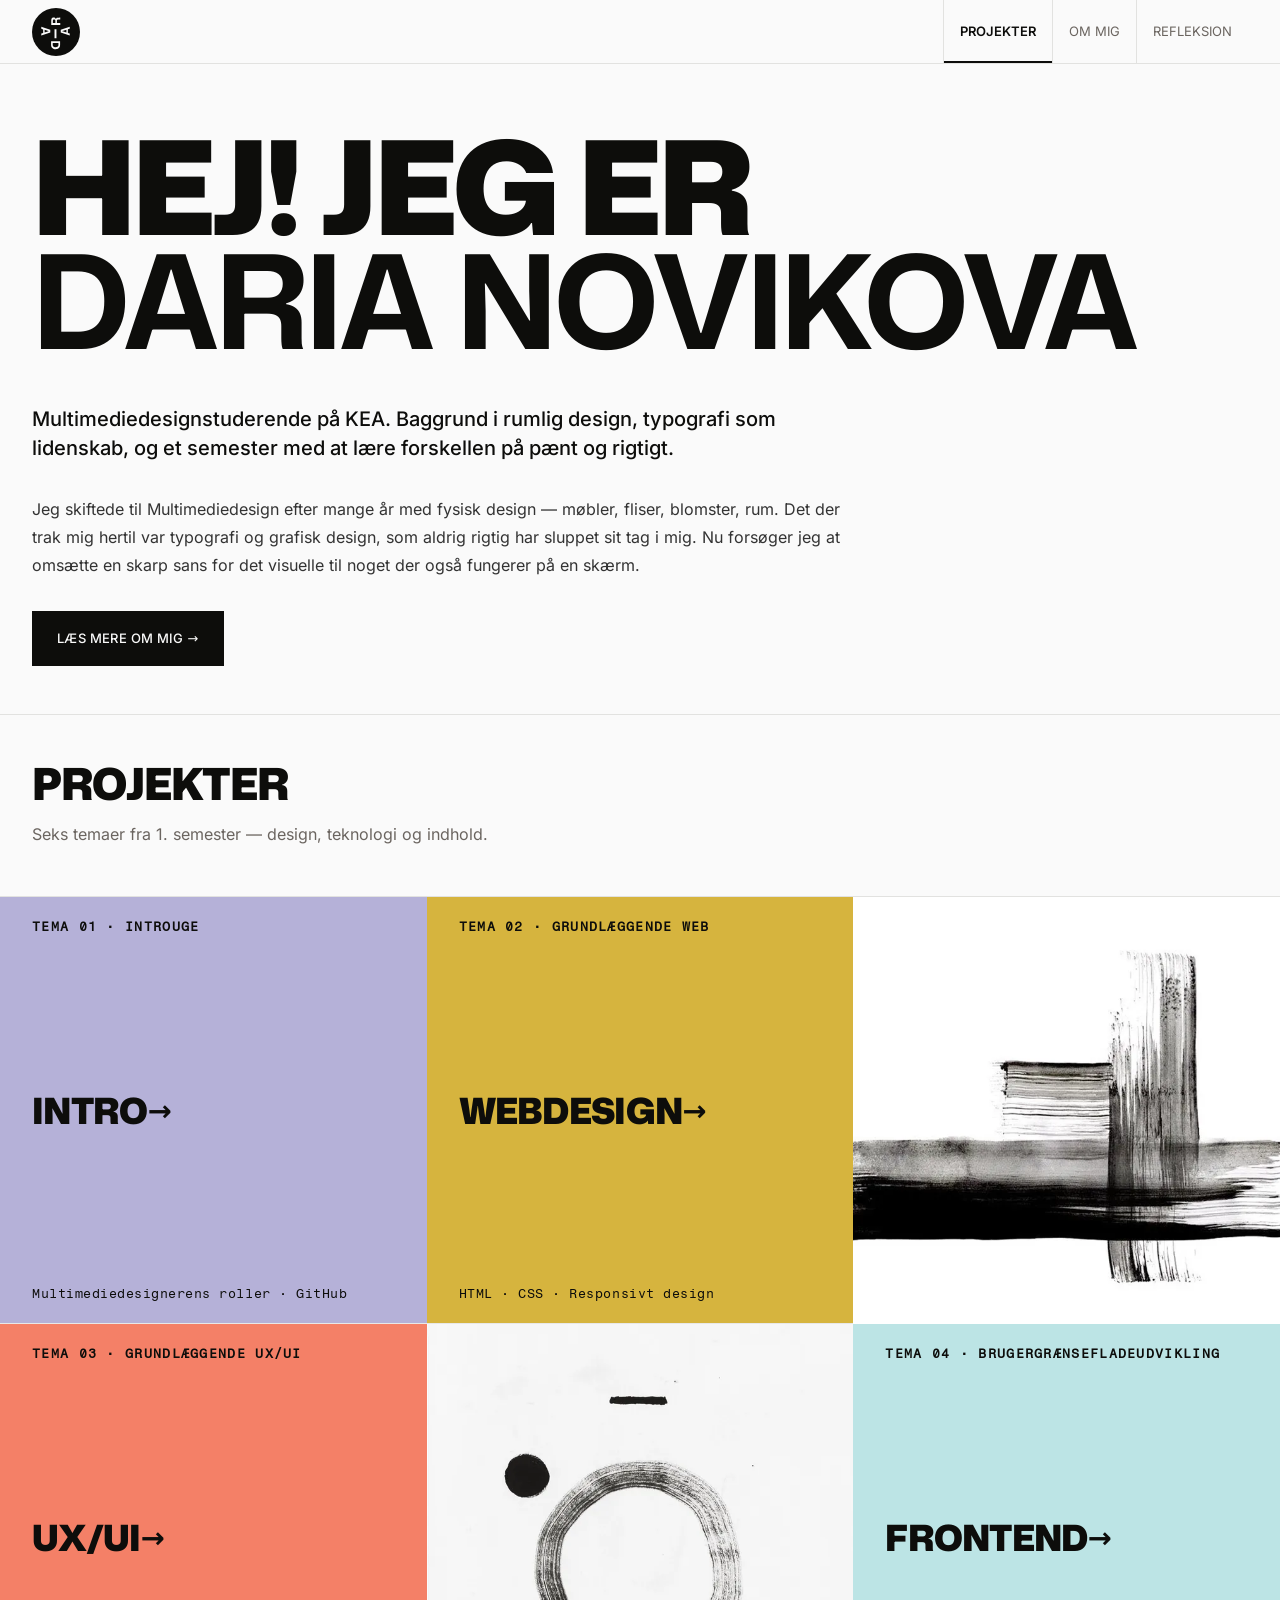
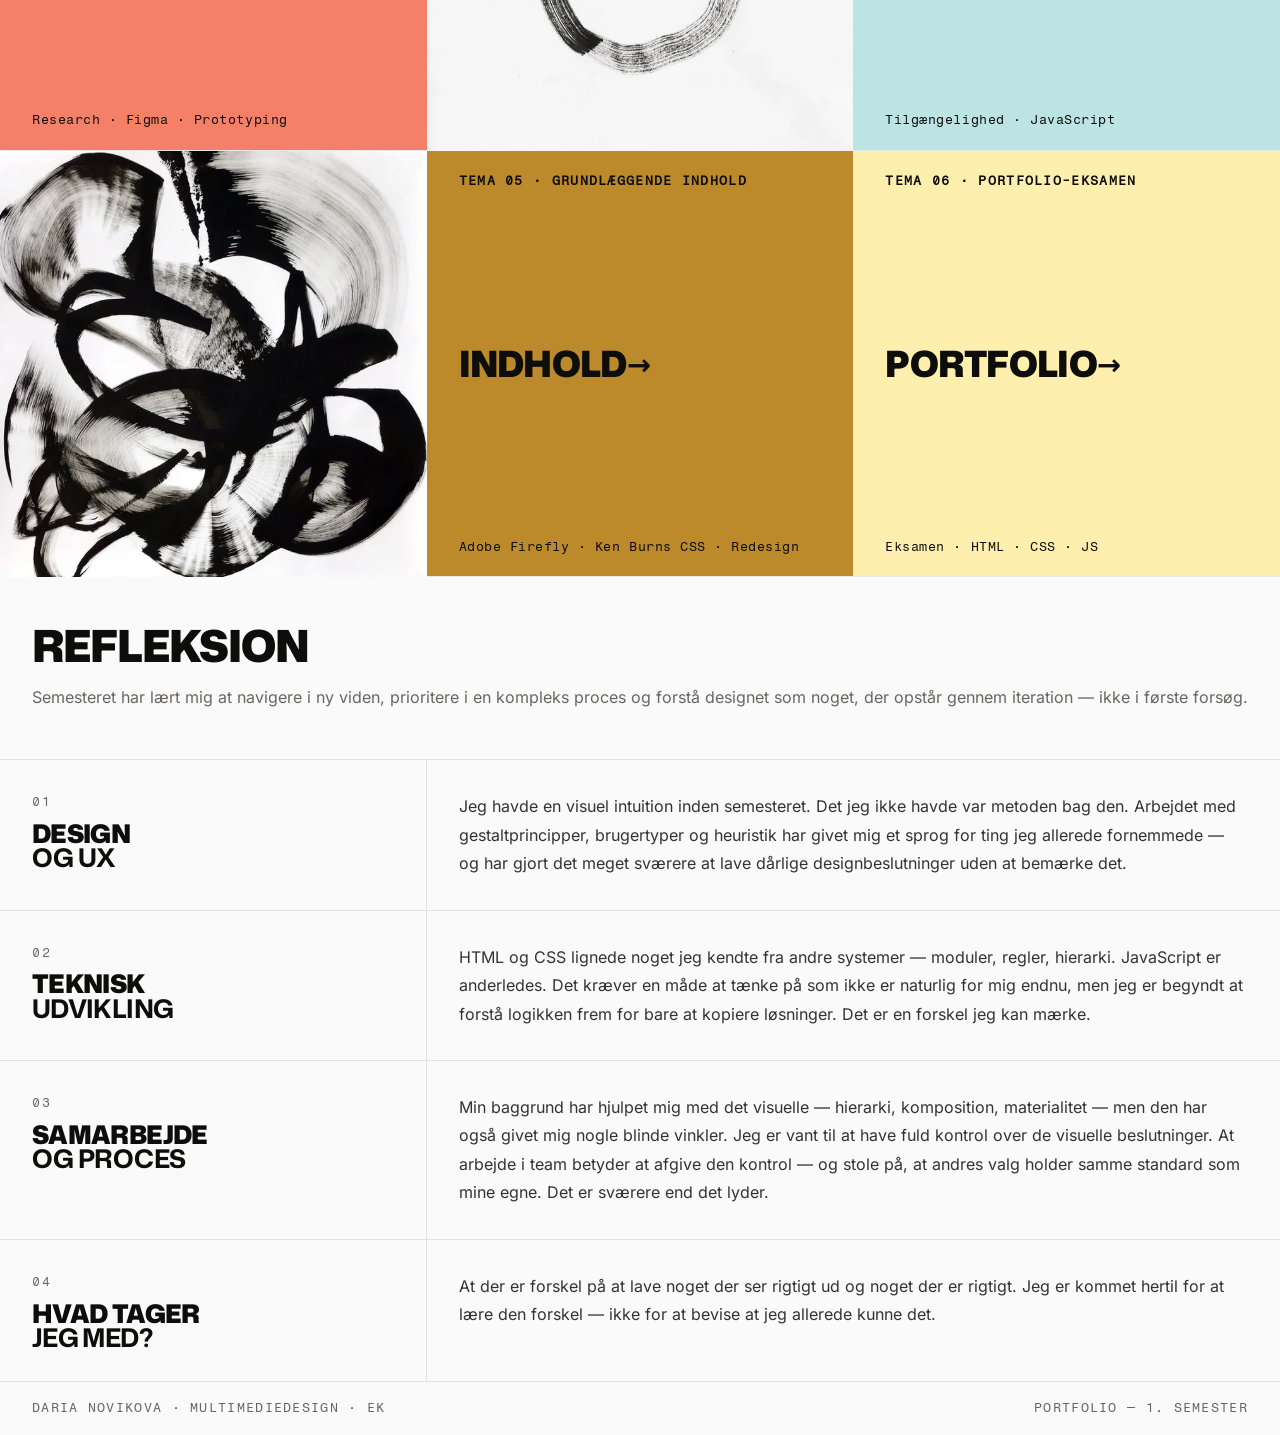
==== index.html @ 739fcbdf "tipografi mobile" ====
<!doctype html>
<html lang="da">
  <head>
    <meta charset="UTF-8" />
    <meta name="viewport" content="width=device-width, initial-scale=1.0" />
    <meta name="description" content="Portfolio - 1. semester Multimediedesign, EK. Projekter, proces og læring." />

    <!-- SVG favicon (modern browsers — auto dark/light via media query) -->
    <link rel="icon" type="image/x-icon" href="img/favicons/favicon-dark.ico" />
    <link rel="icon" type="image/svg+xml" href="img/favicons/favicon-dark.svg" media="(prefers-color-scheme: light)" />
    <link rel="icon" type="image/svg+xml" href="img/favicons/favicon-light.svg" media="(prefers-color-scheme: dark)" />

    <!-- PNG fallbacks -->
    <link rel="icon" type="image/png" sizes="32x32" href="img/favicons/favicon-dark-32x32.png" />
    <link rel="icon" type="image/png" sizes="16x16" href="img/favicons/favicon-dark-16x16.png" />

    <!-- Apple Touch Icon (iOS home screen, 180px) -->
    <link rel="apple-touch-icon" sizes="180x180" href="img/favicons/apple-touch-icon-dark.png" />

    <!-- Android / PWA -->
    <link rel="icon" type="image/png" sizes="192x192" href="img/favicons/favicon-dark-192x192.png" />
    <link rel="icon" type="image/png" sizes="512x512" href="img/favicons/favicon-dark-512x512.png" />

    <title>Daria Novikova — Portfolio — Multimediedesign KEA</title>

    <!-- Preload critical fonts -->
    <link rel="preload" href="fonts/mona-sans-v4-latin-900.woff2" as="font" type="font/woff2" crossorigin="anonymous" />
    <link rel="preload" href="fonts/inter-v20-latin-regular.woff2" as="font" type="font/woff2" crossorigin="anonymous" />
    <link rel="stylesheet" href="css/style.css" />
    <link rel="stylesheet" href="css/index.css" />
  </head>

  <body>
    <!-- Navigation -->
    <nav class="top-nav" aria-label="Sidenavigation">
      <a href="index.html" class="nav-logo" aria-label="Gå til forside">
        <span class="nav-logo-default" aria-hidden="true">
          <svg width="48" height="48" viewBox="0 0 85.46 85.46" xmlns="http://www.w3.org/2000/svg">
            <circle cx="42.73" cy="42.73" r="42.73" fill="#0d0d0b" />
            <path
              d="M33.98,59.08h16.02v6.83c0,1.58-.33,2.92-1,4.02s-1.6,1.93-2.8,2.5c-1.2.57-2.61.86-4.22.86-1.19,0-2.27-.16-3.26-.48s-1.83-.8-2.54-1.43-1.25-1.4-1.63-2.32c-.38-.92-.57-1.97-.57-3.15v-6.83ZM36.9,62.5v2.83c0,.64.09,1.24.26,1.78s.46,1.01.86,1.41.92.7,1.58.92,1.47.33,2.44.33c1.26,0,2.26-.19,2.99-.56.73-.37,1.26-.89,1.58-1.56.32-.67.48-1.44.48-2.32v-2.83h-10.2Z"
              fill="#fafafa"
            />
            <path d="M21.73,35.25l-5.18-1.72v3.56l3.3,1.02v6.35l-3.3,1.02v3.56l16.02-5.31v-4.88l-10.84-3.6ZM29.98,41.38l-2.07.59-5.42,1.67v-4.71l5.42,1.68,2.07.61v.16Z" fill="#fafafa" />
            <path
              d="M44.59,21.53c.16-.36.4-.6.71-.74.31-.14.69-.21,1.14-.21h2.05c.38,0,.73-.02,1.05-.05.32-.04.58-.1.77-.19v-3.45c-.31.13-.62.21-.92.23-.31.02-.61.03-.9.03h-2.64c-.6,0-1.11.09-1.53.27-.42.17-.76.45-1.03.84-.27.39-.46.89-.56,1.51h-.13c-.25-.91-.72-1.63-1.4-2.16-.68-.52-1.52-.79-2.51-.79-.59,0-1.12.08-1.59.24-.47.17-.88.4-1.23.7-.35.3-.64.66-.88,1.1-.23.43-.41.91-.52,1.46-.12.54-.18,1.14-.18,1.8v8.15h16.02v-3.43h-5.98v-3.8c0-.66.09-1.16.26-1.51ZM37.13,26.84v-3.93c0-.38.04-.73.12-1.03.08-.31.21-.58.38-.82.18-.23.4-.41.67-.53.27-.13.61-.19,1.02-.19.66,0,1.21.2,1.65.59.44.4.66,1.06.66,1.98v3.93h-4.5Z"
              fill="#fafafa"
            />
            <path d="M40.09,53.85v-16.02h3.43v16.02h-3.43Z" fill="#fafafa" />
            <path d="M67.17,37.01v-3.56l-16.02,5.31v4.88l16.02,5.32v-3.56l-3.3-1.02v-6.35l3.3-1.02ZM61.24,43.56l-5.43-1.68-2.07-.61v-.16l2.07-.59,5.43-1.68v4.72Z" fill="#fafafa" />
          </svg>
        </span>
        <span class="nav-logo-hover" aria-hidden="true">
          <svg width="48" height="48" viewBox="0 0 85.46 85.46" xmlns="http://www.w3.org/2000/svg">
            <circle cx="42.73" cy="42.73" r="42.73" fill="#ffefae" />
            <path
              d="M33.98,59.08h16.02v6.83c0,1.58-.33,2.92-1,4.02s-1.6,1.93-2.8,2.5c-1.2.57-2.61.86-4.22.86-1.19,0-2.27-.16-3.26-.48s-1.83-.8-2.54-1.43-1.25-1.4-1.63-2.32c-.38-.92-.57-1.97-.57-3.15v-6.83ZM36.9,62.5v2.83c0,.64.09,1.24.26,1.78s.46,1.01.86,1.41.92.7,1.58.92,1.47.33,2.44.33c1.26,0,2.26-.19,2.99-.56.73-.37,1.26-.89,1.58-1.56.32-.67.48-1.44.48-2.32v-2.83h-10.2Z"
              fill="#0d0d0b"
            />
            <path d="M21.73,35.25l-5.18-1.72v3.56l3.3,1.02v6.35l-3.3,1.02v3.56l16.02-5.31v-4.88l-10.84-3.6ZM29.98,41.38l-2.07.59-5.42,1.67v-4.71l5.42,1.68,2.07.61v.16Z" fill="#0d0d0b" />
            <path
              d="M44.59,21.53c.16-.36.4-.6.71-.74.31-.14.69-.21,1.14-.21h2.05c.38,0,.73-.02,1.05-.05.32-.04.58-.1.77-.19v-3.45c-.31.13-.62.21-.92.23-.31.02-.61.03-.9.03h-2.64c-.6,0-1.11.09-1.53.27-.42.17-.76.45-1.03.84-.27.39-.46.89-.56,1.51h-.13c-.25-.91-.72-1.63-1.4-2.16-.68-.52-1.52-.79-2.51-.79-.59,0-1.12.08-1.59.24-.47.17-.88.4-1.23.7-.35.3-.64.66-.88,1.1-.23.43-.41.91-.52,1.46-.12.54-.18,1.14-.18,1.8v8.15h16.02v-3.43h-5.98v-3.8c0-.66.09-1.16.26-1.51ZM37.13,26.84v-3.93c0-.38.04-.73.12-1.03.08-.31.21-.58.38-.82.18-.23.4-.41.67-.53.27-.13.61-.19,1.02-.19.66,0,1.21.2,1.65.59.44.4.66,1.06.66,1.98v3.93h-4.5Z"
              fill="#0d0d0b"
            />
            <path d="M40.09,53.85v-16.02h3.43v16.02h-3.43Z" fill="#0d0d0b" />
            <path d="M67.17,37.01v-3.56l-16.02,5.31v4.88l16.02,5.32v-3.56l-3.3-1.02v-6.35l3.3-1.02ZM61.24,43.56l-5.43-1.68-2.07-.61v-.16l2.07-.59,5.43-1.68v4.72Z" fill="#0d0d0b" />
          </svg>
        </span>
      </a>
      <ul class="nav-links">
        <li><a href="index.html#projekter" class="aktiv" aria-current="page">Projekter</a></li>
        <li><a href="om-mig.html">Om mig</a></li>
        <li><a href="index.html#refleksion">Refleksion</a></li>
      </ul>
      <button type="button" class="burger-knap" aria-label="Åbn menu" aria-expanded="false" aria-controls="mobil-menu">
        <span></span>
        <span></span>
        <span></span>
      </button>
    </nav>

    <!-- Mobil menu -->
    <ul class="mobil-menu" id="mobil-menu">
      <li><a href="index.html#projekter" class="aktiv" aria-current="page">Projekter</a></li>
      <li><a href="om-mig.html">Om mig</a></li>
      <li><a href="index.html#refleksion">Refleksion</a></li>
    </ul>

    <!-- Header -->
    <header class="hero">
      <div class="hero-row hero-row-navn">
        <h1 class="hero-titel">Hej! Jeg er <em>Daria Novikova</em></h1>
      </div>

      <div class="hero-row hero-row-tagline">
        <p class="hero-tagline">Multimediedesignstuderende på KEA. Baggrund i rumlig design, typografi som lidenskab, og et semester med at lære forskellen på pænt og rigtigt.</p>
      </div>

      <div class="hero-row hero-row-bio">
        <div class="hero-bio-indhold">
          <p class="hero-bio-tekst">
            Jeg skiftede til Multimediedesign efter mange år med fysisk design — møbler, fliser, blomster, rum. Det der trak mig hertil var typografi og grafisk design, som aldrig rigtig har sluppet sit tag i mig. Nu forsøger jeg at omsætte en skarp
            sans for det visuelle til noget der også fungerer på en skærm.
          </p>
          <a href="om-mig.html" class="hero-om-knap">Læs mere om mig →</a>
        </div>
      </div>
    </header>

    <main id="hoved-indhold">
      <!-- Projekter Sektion -->
      <section id="projekter" aria-labelledby="projekter-titel">
        <div class="sek-overskrift-row">
          <h2 class="sek-stor-h" id="projekter-titel">Projekter</h2>
          <p class="ref-intro-tekst">Seks temaer fra 1. semester — design, teknologi og indhold.</p>
        </div>

        <div class="projekt-gitter">
          <!-- Row 1: T01 · T02 · Mono -->
          <!-- T01 -->
          <a href="t1-introuge.html" class="kort moerk">
            <div class="kort-bg" style="background: var(--t1)"></div>
            <div class="kort-enter"><span>→</span></div>
            <div class="kort-indre">
              <div><p class="kort-type">Tema 01 &middot; Introuge</p></div>
              <h3 class="kort-titel"><em>Intro</em><span class="kort-pil"> →</span></h3>
              <p class="kort-meta">Multimediedesignerens roller &middot; GitHub</p>
            </div>
          </a>
          <!-- T02 -->
          <a href="t2-web.html" class="kort moerk">
            <div class="kort-bg" style="background: var(--t2)"></div>
            <div class="kort-enter"><span>→</span></div>
            <div class="kort-indre">
              <div><p class="kort-type">Tema 02 &middot; Grundlæggende web</p></div>
              <h3 class="kort-titel"><em>Webdesign</em><span class="kort-pil"> →</span></h3>
              <p class="kort-meta">HTML &middot; CSS &middot; Responsivt design</p>
            </div>
          </a>
          <!-- Mono -->
          <div class="foto-celle">
            <img src="img/img_index/01.webp" srcset="img/img_index/01-676.webp 676w, img/img_index/01.webp 960w" sizes="(min-width: 900px) 33vw, (min-width: 600px) 50vw, 100vw" width="960" height="960" alt="Gestuel penselstrøg — organisk kontrast til projektkorterne" />
          </div>

          <!-- Row 2: T03 · Mono · T04 -->
          <!-- T03 -->
          <a href="t3-ux.html" class="kort moerk">
            <div class="kort-bg" style="background: var(--t3)"></div>
            <div class="kort-enter"><span>→</span></div>
            <div class="kort-indre">
              <div><p class="kort-type">Tema 03 &middot; Grundlæggende UX/UI</p></div>
              <h3 class="kort-titel"><em>UX/UI</em><span class="kort-pil"> →</span></h3>
              <p class="kort-meta">Research &middot; Figma &middot; Prototyping</p>
            </div>
          </a>
          <!-- Mono -->
          <div class="foto-celle">
            <img src="img/img_index/02.webp" srcset="img/img_index/02-676.webp 676w, img/img_index/02.webp 960w" sizes="(min-width: 900px) 33vw, (min-width: 600px) 50vw, 100vw" width="960" height="960" alt="Cirkulær penselform — organisk kontrast til projektkorterne" />
          </div>
          <!-- T04 -->
          <a href="t4-ui.html" class="kort moerk">
            <div class="kort-bg" style="background: var(--t4)"></div>
            <div class="kort-enter"><span>→</span></div>
            <div class="kort-indre">
              <div><p class="kort-type">Tema 04 &middot; Brugergrænsefladeudvikling</p></div>
              <h3 class="kort-titel"><em>Frontend</em><span class="kort-pil"> →</span></h3>
              <p class="kort-meta">Tilgængelighed &middot; JavaScript</p>
            </div>
          </a>

          <!-- Row 3: Mono · T05 · T06 -->
          <!-- Mono -->
          <div class="foto-celle">
            <img src="img/img_index/03.webp" srcset="img/img_index/03-676.webp 676w, img/img_index/03.webp 960w" sizes="(min-width: 900px) 33vw, (min-width: 600px) 50vw, 100vw" width="960" height="960" alt="Ekspressivt penselstrøg — organisk kontrast til projektkorterne" />
          </div>
          <!-- T05 -->
          <a href="t5-indhold.html" class="kort moerk">
            <div class="kort-bg" style="background: var(--t5)"></div>
            <div class="kort-enter"><span>→</span></div>
            <div class="kort-indre">
              <div><p class="kort-type">Tema 05 &middot; Grundlæggende indhold</p></div>
              <h3 class="kort-titel"><em>Indhold</em><span class="kort-pil"> →</span></h3>
              <p class="kort-meta">Adobe Firefly &middot; Ken Burns CSS &middot; Redesign</p>
            </div>
          </a>
          <!-- T06 -->
          <a href="t6-portfolio.html" class="kort moerk">
            <div class="kort-bg" style="background: var(--t6)"></div>
            <div class="kort-enter"><span>→</span></div>
            <div class="kort-indre">
              <div><p class="kort-type">Tema 06 &middot; Portfolio-eksamen</p></div>
              <h3 class="kort-titel"><em>Portfolio</em><span class="kort-pil"> →</span></h3>
              <p class="kort-meta">Eksamen &middot; HTML &middot; CSS &middot; JS</p>
            </div>
          </a>
        </div>
        <!-- Slut på projekt-gitter -->
      </section>

      <!-- Reflektion Sektion -->
      <section id="refleksion" aria-labelledby="ref-h">
        <div class="sek-overskrift-row">
          <h2 class="ref-stor-h sek-stor-h" id="ref-h">Refleksion</h2>
          <p class="ref-intro-tekst">Semesteret har lært mig at navigere i ny viden, prioritere i en kompleks proces og forstå designet som noget, der opstår gennem iteration — ikke i første forsøg.</p>
        </div>

        <div class="ref-kategori">
          <div class="ref-kat-header">
            <span class="ref-kat-nr">01</span>
            <h3 class="ref-kat-titel">Design<br /><em>og UX</em></h3>
          </div>
          <div class="ref-kat-tekst">
            <p>
              Jeg havde en visuel intuition inden semesteret. Det jeg ikke havde var metoden bag den. Arbejdet med gestaltprincipper, brugertyper og heuristik har givet mig et sprog for ting jeg allerede fornemmede — og har gjort det meget sværere at
              lave dårlige designbeslutninger uden at bemærke det.
            </p>
          </div>
        </div>

        <div class="ref-kategori">
          <div class="ref-kat-header">
            <span class="ref-kat-nr">02</span>
            <h3 class="ref-kat-titel">Teknisk<br /><em>udvikling</em></h3>
          </div>
          <div class="ref-kat-tekst">
            <p>
              HTML og CSS lignede noget jeg kendte fra andre systemer — moduler, regler, hierarki. JavaScript er anderledes. Det kræver en måde at tænke på som ikke er naturlig for mig endnu, men jeg er begyndt at forstå logikken frem for bare at
              kopiere løsninger. Det er en forskel jeg kan mærke.
            </p>
          </div>
        </div>

        <div class="ref-kategori">
          <div class="ref-kat-header">
            <span class="ref-kat-nr">03</span>
            <h3 class="ref-kat-titel">Samarbejde<br /><em>og proces</em></h3>
          </div>
          <div class="ref-kat-tekst">
            <p>
              Min baggrund har hjulpet mig med det visuelle — hierarki, komposition, materialitet — men den har også givet mig nogle blinde vinkler. Jeg er vant til at have fuld kontrol over de visuelle beslutninger. At arbejde i team betyder at
              afgive den kontrol — og stole på, at andres valg holder samme standard som mine egne. Det er sværere end det lyder.
            </p>
          </div>
        </div>

        <div class="ref-kategori ref-kategori-last">
          <div class="ref-kat-header">
            <span class="ref-kat-nr">04</span>
            <h3 class="ref-kat-titel">Hvad tager<br /><em>jeg med?</em></h3>
          </div>
          <div class="ref-kat-tekst">
            <p>At der er forskel på at lave noget der ser rigtigt ud og noget der er rigtigt. Jeg er kommet hertil for at lære den forskel — ikke for at bevise at jeg allerede kunne det.</p>
          </div>
        </div>
      </section>
    </main>

    <!-- Footer -->
    <footer>
      <span class="footer-tekst">Daria Novikova &middot; Multimediedesign &middot; EK</span>
      <span class="footer-tekst">Portfolio — 1. semester</span>
    </footer>

    <script src="js/nav.js"></script>
  </body>
</html>
---- css/style.css ----
/* FONTS — self-hosted */
@font-face {
  font-family: "Mona Sans";
  src: url("../fonts/mona-sans-v4-latin-regular.woff2") format("woff2");
  font-weight: 400;
  font-style: normal;
  font-display: swap;
}
@font-face {
  font-family: "Mona Sans";
  src: url("../fonts/mona-sans-v4-latin-500.woff2") format("woff2");
  font-weight: 500;
  font-style: normal;
  font-display: swap;
}
@font-face {
  font-family: "Mona Sans";
  src: url("../fonts/mona-sans-v4-latin-600.woff2") format("woff2");
  font-weight: 600;
  font-style: normal;
  font-display: swap;
}
@font-face {
  font-family: "Mona Sans";
  src: url("../fonts/mona-sans-v4-latin-700.woff2") format("woff2");
  font-weight: 700;
  font-style: normal;
  font-display: swap;
}
@font-face {
  font-family: "Mona Sans";
  src: url("../fonts/mona-sans-v4-latin-900.woff2") format("woff2");
  font-weight: 900;
  font-style: normal;
  font-display: swap;
}
@font-face {
  font-family: "Inter";
  src: url("../fonts/inter-v20-latin-regular.woff2") format("woff2");
  font-weight: 400;
  font-style: normal;
  font-display: swap;
}
@font-face {
  font-family: "Inter";
  src: url("../fonts/inter-v20-latin-500.woff2") format("woff2");
  font-weight: 500;
  font-style: normal;
  font-display: swap;
}
@font-face {
  font-family: "Inter";
  src: url("../fonts/inter-v20-latin-600.woff2") format("woff2");
  font-weight: 600;
  font-style: normal;
  font-display: swap;
}
@font-face {
  font-family: "Fragment Mono";
  src: url("../fonts/fragment-mono-v6-latin-regular.woff2") format("woff2");
  font-weight: 400;
  font-style: normal;
  font-display: swap;
}
@font-face {
  font-family: "Fragment Mono";
  src: url("../fonts/fragment-mono-v6-latin-italic.woff2") format("woff2");
  font-weight: 400;
  font-style: italic;
  font-display: swap;
}

/*  PORTFOLIO — DELT STYLESHEET
   Indeholder: tokens, reset, navigation, alle komponenter, responsivt layout (mobile-first). */

/* em - styling */
em {
  font-style: normal;
}
:root {
  /* Palette t1-t6*/
  --t1: #b5b1d8;
  --t2: #d6b43e;
  --t3: #f48067;
  --t4: #bce4e5;
  --t5: #bc892b;
  --t6: #ffefae;
  /* Basisfarver */
  --sort: #0d0d0b;
  --papir: #fafafa;
  --sten: #6b6560;
  --kant: #e2e2e0;
  --kant-tyk: #cfcfcd;

  /* --accent sættes individuelt i sidernes CSS */
  --accent: var(--t1);

  /* Typografi */
  --serif: "Mona Sans", "Mona Sans Fallback", "Arial Black", system-ui, sans-serif;
  --sans: "Inter", "Inter Fallback", system-ui, sans-serif;
  --mono: "Fragment Mono", "Courier New", monospace;

  /* Layout */
  --nav-h: 56px;
  --gap: 20px;
  --radius: 2px;
  --trans: 0.22s cubic-bezier(0.22, 1, 0.36, 1);
}
/*  RESET */
*,
*::before,
*::after {
  box-sizing: border-box;
  margin: 0;
  padding: 0;
}

html {
  scroll-behavior: smooth;
}

body {
  background: var(--papir);
  color: var(--sort);
  font-family: var(--sans);
  font-size: 16px;
  line-height: 1.6;
  overflow-x: hidden;
}

img {
  max-width: 100%;
  display: block;
}

a {
  color: inherit;
  text-decoration: none;
}

/*  NAV LOGO  */

.nav-logo {
  position: relative;
  display: flex;
  align-items: center;
  line-height: 0;
  flex-shrink: 0;
}

.nav-logo-default,
.nav-logo-hover {
  display: block;
  line-height: 0;
  transition: opacity 0.25s cubic-bezier(0.22, 1, 0.36, 1);
}

.nav-logo-hover {
  position: absolute;
  top: 0;
  left: 0;
  opacity: 0;
}

.nav-logo:hover .nav-logo-default {
  opacity: 0;
}
.nav-logo:hover .nav-logo-hover {
  opacity: 1;
}

.top-nav {
  height: 64px;
  display: flex;
  align-items: stretch;
  justify-content: space-between;
  padding: 0 var(--gap);
  border-bottom: 1px solid var(--kant);
  position: sticky;
  top: 0;
  background: var(--papir);
  z-index: 500;
}

.nav-navn {
  display: none;
}

.burger-knap {
  align-self: center;
}

/* Desktop-links — skjult på mobil */
.nav-links {
  display: none;
  list-style: none;
  height: 100%;
  margin: 0;
  padding: 0;
}

.nav-links li {
  display: flex;
  align-items: stretch;
  border-left: 1px solid var(--kant);
}

.nav-links a {
  font-family: var(--sans);
  font-size: 13px;
  letter-spacing: 0;
  text-transform: uppercase;
  color: var(--sten);
  padding: 0 16px;
  display: flex;
  align-items: center;
  height: 100%;
  position: relative;
  text-decoration: none;
  transition: color var(--trans);
}

.nav-links a::after {
  content: "";
  position: absolute;
  bottom: 0;
  left: 0;
  width: 0;
  height: 2px;
  background: var(--sort);
  transition: width var(--trans);
}

.nav-links a:hover {
  color: var(--sort);
}

.nav-links a:hover::after {
  width: 100%;
}

.nav-links a.aktiv {
  color: var(--sort);
  font-weight: 600;
}

.nav-links a.aktiv::after {
  width: 100%;
}

/* Hamburger-knap */
.burger-knap {
  display: flex;
  flex-direction: column;
  gap: 5px;
  background: none;
  border: none;
  cursor: pointer;
  padding: 6px;
  margin: -6px;
  -webkit-tap-highlight-color: transparent;
}

.burger-knap span {
  display: block;
  width: 22px;
  height: 1.5px;
  background: var(--sort);
  transition:
    transform var(--trans),
    opacity var(--trans);
}

.burger-knap[aria-expanded="true"] span:nth-child(1) {
  transform: translateY(6.5px) rotate(45deg);
}

.burger-knap[aria-expanded="true"] span:nth-child(2) {
  opacity: 0;
}

.burger-knap[aria-expanded="true"] span:nth-child(3) {
  transform: translateY(-6.5px) rotate(-45deg);
}

/* Mobil-menu */
.mobil-menu {
  display: none;
  flex-direction: column;
  list-style: none;
  position: fixed;
  top: var(--nav-h);
  left: 0;
  right: 0;
  background: var(--papir);
  border-bottom: 1px solid var(--kant);
  z-index: 499;
}

.mobil-menu.aaben {
  display: flex;
}

.mobil-menu li {
  border-bottom: 1px solid var(--kant);
}

.mobil-menu li:last-child {
  border-bottom: none;
}

.mobil-menu a {
  font-family: var(--mono);
  font-size: 13px;
  letter-spacing: 0.12em;
  text-transform: uppercase;
  color: var(--sten);
  padding: 16px var(--gap);
  display: block;
  transition:
    color var(--trans),
    background var(--trans);
}

.mobil-menu a:hover,
.mobil-menu a:focus {
  color: var(--sort);
  background: rgba(0, 0, 0, 0.03);
}

.mobil-menu a.aktiv {
  color: var(--sort);
}

/* SEKTION-BAR */

.sektion-bar {
  display: flex;
  justify-content: space-between;
  align-items: center;
  padding: 9px var(--gap);
  border-bottom: 1px solid var(--kant);
}

.sektion-tekst {
  font-family: var(--mono);
  font-size: 13px;
  letter-spacing: 0.14em;
  text-transform: uppercase;
  color: var(--sten);
}

/* FOOTER */
footer {
  display: flex;
  flex-direction: row;
  justify-content: space-between;
  align-items: center;
  padding: 16px var(--gap);
  border-top: 1px solid var(--kant);
}

.footer-tekst {
  font-family: var(--mono);
  font-size: 13px;
  letter-spacing: 0.1em;
  text-transform: uppercase;
  color: var(--sten);
}

/* BREAKPOINT: 600px — nav links visible, burger hidden */

@media (min-width: 600px) {
  :root {
    --gap: 32px;
    --nav-h: 64px;
  }
  .top-nav {
    height: 64px;
  }

  .nav-links {
    display: flex;
  }

  .burger-knap {
    display: none;
  }
}

/* ANIMATIONER */

@keyframes fadeop {
  from {
    opacity: 0;
    transform: translateY(14px);
  }
  to {
    opacity: 1;
    transform: translateY(0);
  }
}

@keyframes indfad {
  to {
    opacity: 1;
  }
}

/* Tema farver — bruges på kort-bg (index) og side-bg (t1-t6) */

.t1-bg {
  background: var(--t1);
}
.t2-bg {
  background: var(--t2);
}
.t3-bg {
  background: var(--t3);
}
.t4-bg {
  background: var(--t4);
}
.t5-bg {
  background: var(--t5);
}
.t6-bg {
  background: var(--t6);
}
---- css/index.css ----
/* Fallback font metric overrides — reduces layout shift when web fonts swap in */
@font-face {
  font-family: "Mona Sans Fallback";
  src: local("Arial Black");
  size-adjust: 94%;
  ascent-override: 95%;
  descent-override: 22%;
  line-gap-override: 0%;
}
@font-face {
  font-family: "Inter Fallback";
  src: local("Arial");
  size-adjust: 107%;
  ascent-override: 90%;
  descent-override: 22%;
  line-gap-override: 0%;
}

/*  HERO  */
/* H1 row: luft fra nav */
.hero {
  animation: fadeop 0.55s cubic-bezier(0.22, 1, 0.36, 1) backwards;
}

/* Every hero row: full bleed, padding, border-bottom */
.hero-row {
  padding: 0 var(--gap);
  border-bottom: 1px solid var(--kant);
}

.hero-row-kicker {
  padding-top: 28px;
  padding-bottom: 16px;
}

.hero-row-navn {
  padding-top: 0;
  padding-bottom: 20px;
}

.hero-row-bio {
  padding-top: 20px;
  padding-bottom: 20px;
}

.hero-row-tags {
  padding-top: 16px;
  padding-bottom: 16px;
  display: flex;
  align-items: center;
  justify-content: space-between;
  gap: 16px;
  flex-wrap: wrap;
}

.hero-row-nav {
  display: flex;
  gap: 0;
  overflow-x: auto;
  -webkit-overflow-scrolling: touch;
  scrollbar-width: none;
  padding: 0;
}

.hero-row-nav::-webkit-scrollbar {
  display: none;
}

.hero-overtekst {
  font-family: var(--mono);
  font-size: 13px;
  letter-spacing: 0.16em;
  text-transform: uppercase;
  color: var(--sten);
  display: flex;
  align-items: center;
  gap: 8px;
}

.hero-overtekst::before {
  content: "";
  display: inline-block;
  width: 20px;
  height: 1px;
  background: var(--sten);
  flex-shrink: 0;
}

.hero-titel {
  font-family: var(--serif);
  font-size: clamp(56px, 16vw, 130px);
  font-weight: 900;
  line-height: 0.88;
  letter-spacing: -0.03em;
  text-transform: uppercase;
}

.hero-titel em {
  font-style: oblique 10deg;
  font-weight: 700;
  display: block;
}

.hero-undertitel {
  display: block;
  font-family: var(--mono);
  font-size: 13px;
  font-weight: 400;
  letter-spacing: 0.08em;
  text-transform: uppercase;
  color: var(--sten);
  margin-top: 14px;
  line-height: 1.6;
}

.hero-bio-etiket {
  font-family: var(--mono);
  font-size: 13px;
  letter-spacing: 0.14em;
  text-transform: uppercase;
  color: var(--sten);
  margin-bottom: 8px;
}

.hero-bio-tekst {
  font-family: var(--sans);
  font-size: 15px;
  line-height: 1.72;
  color: #333;
}

.hero-om-knap {
  display: inline-block;
  font-family: var(--sans);
  font-size: 13px;
  font-weight: 500;
  letter-spacing: 0.03em;
  text-transform: uppercase;
  color: var(--papir);
  background: var(--sort);
  border: 0.5px solid var(--sort);
  padding: 9px 16px;
  border-radius: var(--radius);
  white-space: nowrap;
  flex-shrink: 0;
  transition:
    color 0.15s ease,
    background 0.15s ease,
    border-color 0.15s ease;
}

.hero-om-knap:hover,
.hero-om-knap:focus {
  background: #2a2a27;
  border-color: #2a2a27;
  color: var(--papir);
}

.hero-om-knap:active {
  background: var(--t6);
  border-color: var(--t6);
  color: var(--sort);
}

.hero-nav-link {
  font-family: var(--serif);
  font-size: clamp(20px, 5vw, 38px);
  font-weight: 700;
  font-style: oblique 10deg;
  color: var(--sten);
  white-space: nowrap;
  flex-shrink: 0;
  padding: 14px clamp(14px, 3vw, 24px);
  transition:
    color var(--trans),
    background var(--trans);
}

.hero-nav-link:hover,
.hero-nav-link:focus {
  outline: none;
  color: var(--sort);
}

.hero-nav-link[data-tema="t1"]:is(:hover, :focus) {
  background: var(--t1);
}
.hero-nav-link[data-tema="t2"]:is(:hover, :focus) {
  background: var(--t2);
}
.hero-nav-link[data-tema="t3"]:is(:hover, :focus) {
  background: var(--t3);
}
.hero-nav-link[data-tema="t4"]:is(:hover, :focus) {
  background: var(--t4);
}
.hero-nav-link[data-tema="t5"]:is(:hover, :focus) {
  background: var(--t5);
}
.hero-nav-link[data-tema="t6"]:is(:hover, :focus) {
  background: var(--t6);
}

/* REFLEKSION — hver row er en blok */

.ref-row {
  padding: 24px var(--gap);
  border-bottom: 1px solid var(--kant);
}

.ref-stor-h {
  font-family: var(--serif);
  font-weight: 900;
  font-size: clamp(40px, 12vw, 80px);
  line-height: 0.88;
  letter-spacing: -0.03em;
  text-transform: uppercase;
}

.ref-intro {
  font-family: var(--sans);
  font-size: 15px;
  line-height: 1.76;
  color: #444;
}

.ref-celler {
  display: flex;
  flex-direction: column;
}

.ref-celle {
  padding: 20px var(--gap);
  border-bottom: 1px solid var(--kant);
}

.ref-celle:last-child {
  border-bottom: none;
}

.ref-celle-etiket {
  font-family: var(--mono);
  font-size: 13px;
  letter-spacing: 0.12em;
  text-transform: uppercase;
  color: var(--sten);
  margin-bottom: 7px;
}

.ref-celle-tekst {
  font-family: var(--sans);
  font-size: 14px;
  line-height: 1.68;
  color: #444;
}

/* PROJEKTKORT — FORSIDE */

.projekt-gitter {
  display: grid;
  grid-template-columns: 1fr;
}

/* Dekorative foto-celler: skjult på mobil */
.foto-celle {
  display: none;
  aspect-ratio: 1 / 1;
  overflow: hidden;
}

.foto-celle img {
  width: 100%;
  height: 100%;
  object-fit: cover;
  display: block;
}

.kort {
  position: relative;
  overflow: hidden;
  cursor: pointer;
  border-bottom: 1px solid rgba(0, 0, 0, 0.07);
  display: block;
  opacity: 0;
  animation: indfad 0.45s cubic-bezier(0.22, 1, 0.36, 1) forwards;
  aspect-ratio: 1 / 1;
}

.projekt-gitter > *:nth-child(1) {
  animation-delay: 0.04s;
}
.projekt-gitter > *:nth-child(2) {
  animation-delay: 0.08s;
}
.projekt-gitter > *:nth-child(3) {
  animation-delay: 0.12s;
}
.projekt-gitter > *:nth-child(4) {
  animation-delay: 0.16s;
}
.projekt-gitter > *:nth-child(5) {
  animation-delay: 0.2s;
}
.projekt-gitter > *:nth-child(6) {
  animation-delay: 0.24s;
}

.kort-bg {
  position: absolute;
  inset: 0;
  z-index: 0;
  border-radius: 0;
  transition: border-radius 0.7s cubic-bezier(0.22, 1, 0.36, 1);
}

.kort:hover .kort-bg,
.kort:focus .kort-bg {
  border-radius: 50%;
}

.kort-indre {
  position: relative;
  z-index: 1;
  height: 100%;
  padding: 20px var(--gap);
  display: flex;
  flex-direction: column;
  justify-content: space-between;
  transition: opacity 0.28s ease;
}

.kort:hover .kort-indre,
.kort:focus .kort-indre {
  opacity: 0;
}

.kort-type {
  font-family: var(--mono);
  font-size: 13px;
  letter-spacing: 0.12em;
  text-transform: uppercase;
}

.kort-nummer {
  font-family: var(--mono);
  font-size: 13px;
  letter-spacing: 0.1em;
}

.kort-titel {
  font-family: var(--serif);
  font-weight: 700;
  font-size: clamp(18px, 5vw, 26px);
  line-height: 1.1;
  letter-spacing: -0.015em;
}

.kort-titel em {
  font-style: oblique 10deg;
  display: block;
}

.kort-meta {
  font-family: var(--mono);
  font-size: 13px;
  letter-spacing: 0.06em;
  line-height: 1.5;
}

/* Lys tekst (hvid) */
.lys .kort-type,
.lys .kort-titel {
  color: #fff;
}

.lys .kort-meta,
.lys .kort-nummer {
  color: rgba(255, 255, 255, 0.8);
}

/* Mørk tekst (sort) */
.moerk .kort-type,
.moerk .kort-titel {
  color: var(--sort);
}

.moerk .kort-meta,
.moerk .kort-nummer {
  color: var(--sort);
}

/* Pil der vises ved hover */
.kort-enter {
  position: absolute;
  inset: 0;
  z-index: 2;
  display: flex;
  align-items: center;
  justify-content: center;
  pointer-events: none;
  opacity: 0;
  transition: opacity 0.22s ease 0.16s;
}

.kort-enter span {
  font-family: var(--serif);
  font-size: clamp(28px, 6vw, 42px);
  font-weight: 700;
  color: #fff;
  transform: translateY(6px);
  transition: transform 0.22s ease 0.16s;
}

.moerk .kort-enter span {
  color: var(--sort);
}

.kort:hover .kort-enter,
.kort:focus .kort-enter {
  opacity: 1;
}

.kort:hover .kort-enter span,
.kort:focus .kort-enter span {
  transform: translateY(0);
}

/* FORSIDE — OM MIG STRIP */

.vaerktoej-liste {
  display: flex;
  flex-wrap: wrap;
  gap: 6px;
}

.vaerktoej-tag {
  font-family: var(--mono);
  font-size: 13px;
  letter-spacing: 0.07em;
  padding: 4px 9px;
  border: 0.5px solid var(--kant-tyk);
  border-radius: var(--radius);
  color: var(--sten);
}

@media (min-width: 600px) {
  .hero-row-tags {
    flex-wrap: nowrap;
  }

  .ref-celler {
    display: grid;
    grid-template-columns: 1fr 1fr;
  }

  .ref-celle {
    border-right: 1px solid var(--kant);
    border-bottom: 1px solid var(--kant);
  }

  .ref-celle:nth-child(2n) {
    border-right: none;
  }

  .ref-celle:nth-last-child(-n + 2) {
    border-bottom: none;
  }

  .projekt-gitter {
    grid-template-columns: 1fr 1fr;
  }

  .foto-celle {
    display: block;
  }
}

@media (min-width: 900px) {
  .projekt-gitter {
    grid-template-columns: 1fr 1fr 1fr;
  }
}

/* INDEX.CSS — Daria Novikova Portfolio */

html {
  overflow-x: hidden;
}
body > * {
  max-width: 100vw;
  box-sizing: border-box;
  overflow-x: hidden;
}

/*  HERO ─ */

.hero-undertitel {
  display: none;
}
.hero-row-tags {
  display: none;
}

/* H1 row: clear breathing room from nav */
.hero-row-navn {
  border-bottom: none;
  padding-top: calc(var(--gap) * 2);
  padding-bottom: calc(var(--gap) * 1.5);
}

/* Tagline row: 2/3 content, 1/3 empty */
.hero-row-tagline {
  display: grid;
  grid-template-columns: 2fr 1fr;
  border-bottom: none;
  padding-top: 0;
  padding-bottom: 0;
}

.hero-tagline {
  font-family: var(--sans);
  font-size: clamp(16px, 1.6vw, 20px);
  font-weight: 500;
  line-height: 1.45;
  color: var(--sort);
  grid-column: 1;
}

/* Bio row: 2/3 content, 1/3 empty, closes hero with border */
.hero-row-bio {
  display: grid;
  grid-template-columns: 2fr 1fr;
  align-items: start;
  padding-top: calc(var(--gap) * 1);
  padding-bottom: 0;
  border-bottom: 1px solid var(--kant);
}

.hero-bio-indhold {
  grid-column: 1;
  display: flex;
  flex-direction: column;
  align-items: flex-start;
}

.hero-row-bio .hero-bio-tekst {
  font-size: 16px;
  line-height: 1.75;
  color: #333;
  margin-bottom: 0;
}

.hero-row-bio .hero-om-knap {
  margin-top: calc(var(--gap) * 1);
  margin-bottom: calc(var(--gap) * 1.5);
}

@media (max-width: 600px) {
  .hero-row-tagline {
    grid-template-columns: 1fr;
  }
  .hero-row-bio {
    grid-template-columns: 1fr;
  }
}

/*  SECTION HEADERS */

.sektion-tekst {
  font-size: 13px;
}

/* Unified section opener: same for Projekter and Refleksion */
.sek-overskrift-row {
  padding: calc(var(--gap) * 1.5) var(--gap);
  border-bottom: 1px solid var(--kant);
  display: flex;
  flex-direction: column;
  gap: 16px;
}

.sek-stor-h,
.ref-stor-h {
  font-family: var(--serif);
  font-weight: 900;
  font-size: clamp(28px, 4vw, 44px);
  line-height: 0.95;
  letter-spacing: -0.025em;
  text-transform: uppercase;
  color: var(--sort);
}

/*  CARDS  */

.kort-indre {
  display: grid;
  grid-template-rows: auto 1fr auto;
  height: 100%;
  padding: 20px var(--gap);
  box-sizing: border-box;
}

.kort-indre > div:first-child {
  align-self: start;
}

.kort-type {
  font-family: var(--mono);
  font-size: 13px;
  letter-spacing: 0.1em;
  text-transform: uppercase;
  color: #0d0d0b;
  font-weight: 600;
}

.kort-titel {
  font-family: var(--serif);
  font-weight: 900;
  font-size: clamp(22px, 3.5vw, 36px);
  line-height: 1;
  letter-spacing: -0.02em;
  text-transform: uppercase;
  display: flex;
  align-items: center;
  color: var(--sort);
}

.kort-titel em {
  font-style: normal;
  display: inline;
}

.kort-pil {
  font-family: var(--serif);
  font-weight: 700;
  font-size: 0.8em;
  color: var(--sort);
  display: inline-block;
  transition: transform 0.2s cubic-bezier(0.22, 1, 0.36, 1);
}

.kort:hover .kort-pil {
  transform: translateX(4px);
}

.kort-meta {
  font-family: var(--mono);
  font-size: 13px;
  letter-spacing: 0.04em;
  color: #0d0d0b;
  font-weight: 500;
  align-self: end;
}

/* Mobile: arrow always visible */
@media (hover: none) {
  .kort-pil {
    opacity: 1;
  }
}

/*  REFLEKSION  */

.ref-row {
  padding: 0;
  border-bottom: none;
}

#refleksion {
  width: 100%;
  overflow: hidden;
}

.ref-intro-row {
  display: none;
}
.ref-intro-tekst {
  font-family: var(--sans);
  font-size: 16px;
  line-height: 1.75;
  color: var(--sten);
  width: 100%;
}

.ref-kategori {
  display: block;
  border-bottom: 1px solid var(--kant);
  width: 100%;
  box-sizing: border-box;
  overflow: hidden;
}

.ref-kategori-last {
  border-bottom: none;
}

.ref-kat-header {
  padding: var(--gap) var(--gap) calc(var(--gap) * 0.5);
  display: flex;
  flex-direction: column;
  gap: 8px;
  box-sizing: border-box;
  overflow: hidden;
}

.ref-kat-nr {
  font-family: var(--mono);
  font-size: 13px;
  letter-spacing: 0.12em;
  color: var(--sten);
}

.ref-kat-titel {
  font-family: var(--serif);
  font-weight: 900;
  font-size: clamp(22px, 2vw, 36px);
  line-height: 0.95;
  letter-spacing: -0.025em;
  text-transform: uppercase;
  overflow-wrap: break-word;
  color: var(--sort);
}

.ref-kat-titel em {
  font-style: oblique 10deg;
  font-weight: 700;
  display: block;
}

.ref-kat-tekst {
  padding: calc(var(--gap) * 0.5) var(--gap) var(--gap);
  box-sizing: border-box;
  min-width: 0;
  overflow: hidden;
}

.ref-kat-tekst p {
  font-family: var(--sans);
  font-size: 16px;
  line-height: 1.78;
  color: #333;
  overflow-wrap: break-word;
}

@media (min-width: 640px) {
  .ref-kategori {
    display: grid;
    grid-template-columns: 1fr 2fr;
    align-items: start;
    width: 100%;
  }

  .ref-kat-header {
    min-width: 0;
    padding: var(--gap);
    border-right: 1px solid var(--kant);
    align-self: stretch;
    overflow: hidden;
  }

  .ref-kat-tekst {
    min-width: 0;
    padding: var(--gap);
    overflow: hidden;
  }
}

/*  GLOBAL TYPOGRAPHY  */

.projekt-kicker {
  font-size: 13px;
}
.meta-etiket {
  font-size: 13px;
}
.meta-vaerdi {
  font-size: 14px;
}
.hurtig-link {
  font-size: 13px;
}
.afsnit-nummer {
  font-size: 13px;
}
.afsnit-tekst {
  font-size: 16px;
}
.indsigt-label {
  font-size: 13px;
}
.indsigt-tekst {
  font-size: 14px;
}
.tag {
  font-size: 13px;
}
.pgk-nr {
  font-size: 13px;
}
.pgk-bund {
  font-size: 14px;
}
.dim-navn {
  font-size: 13px;
}
.dim-vaerdi {
  font-size: 13px;
}
.tjekliste li {
  font-size: 15px;
}
.pnav {
  font-size: 13px;
}
.sidebar-tilbage {
  font-size: 13px;
}
.sidebar-sek-label {
  font-size: 13px;
}
.sek-nr {
  font-size: 13px;
}
.sek-label {
  font-size: 14px;
}
.om-mig-overtekst {
  font-size: 13px;
}
.om-mig-beskrivelse {
  font-size: 16px;
}
.cv-aar {
  font-size: 13px;
}
.cv-tekst {
  font-size: 15px;
}
.sem-tekst {
  font-size: 16px;
}
.mobil-sek-nav a {
  font-size: 13px;
}
.billede-pladsholder {
  font-size: 13px;
}
.portræt-pladsholder {
  font-size: 13px;
}

/*  SIDEBAR */

.side-indre {
  justify-content: center;
}

.side-titel {
  font-family: var(--serif);
  font-weight: 900;
  font-size: 13px;
  line-height: 1;
  letter-spacing: -0.02em;
  text-transform: uppercase;
  color: var(--sort);
}

.side-titel em {
  font-style: normal;
  display: inline;
}

/*  CTA  */
.hero-om-knap {
  padding: 16px 24px;
  min-height: 44px;
  display: inline-flex;
  align-items: center;
  font-size: 13px;
  border-radius: 0;
}
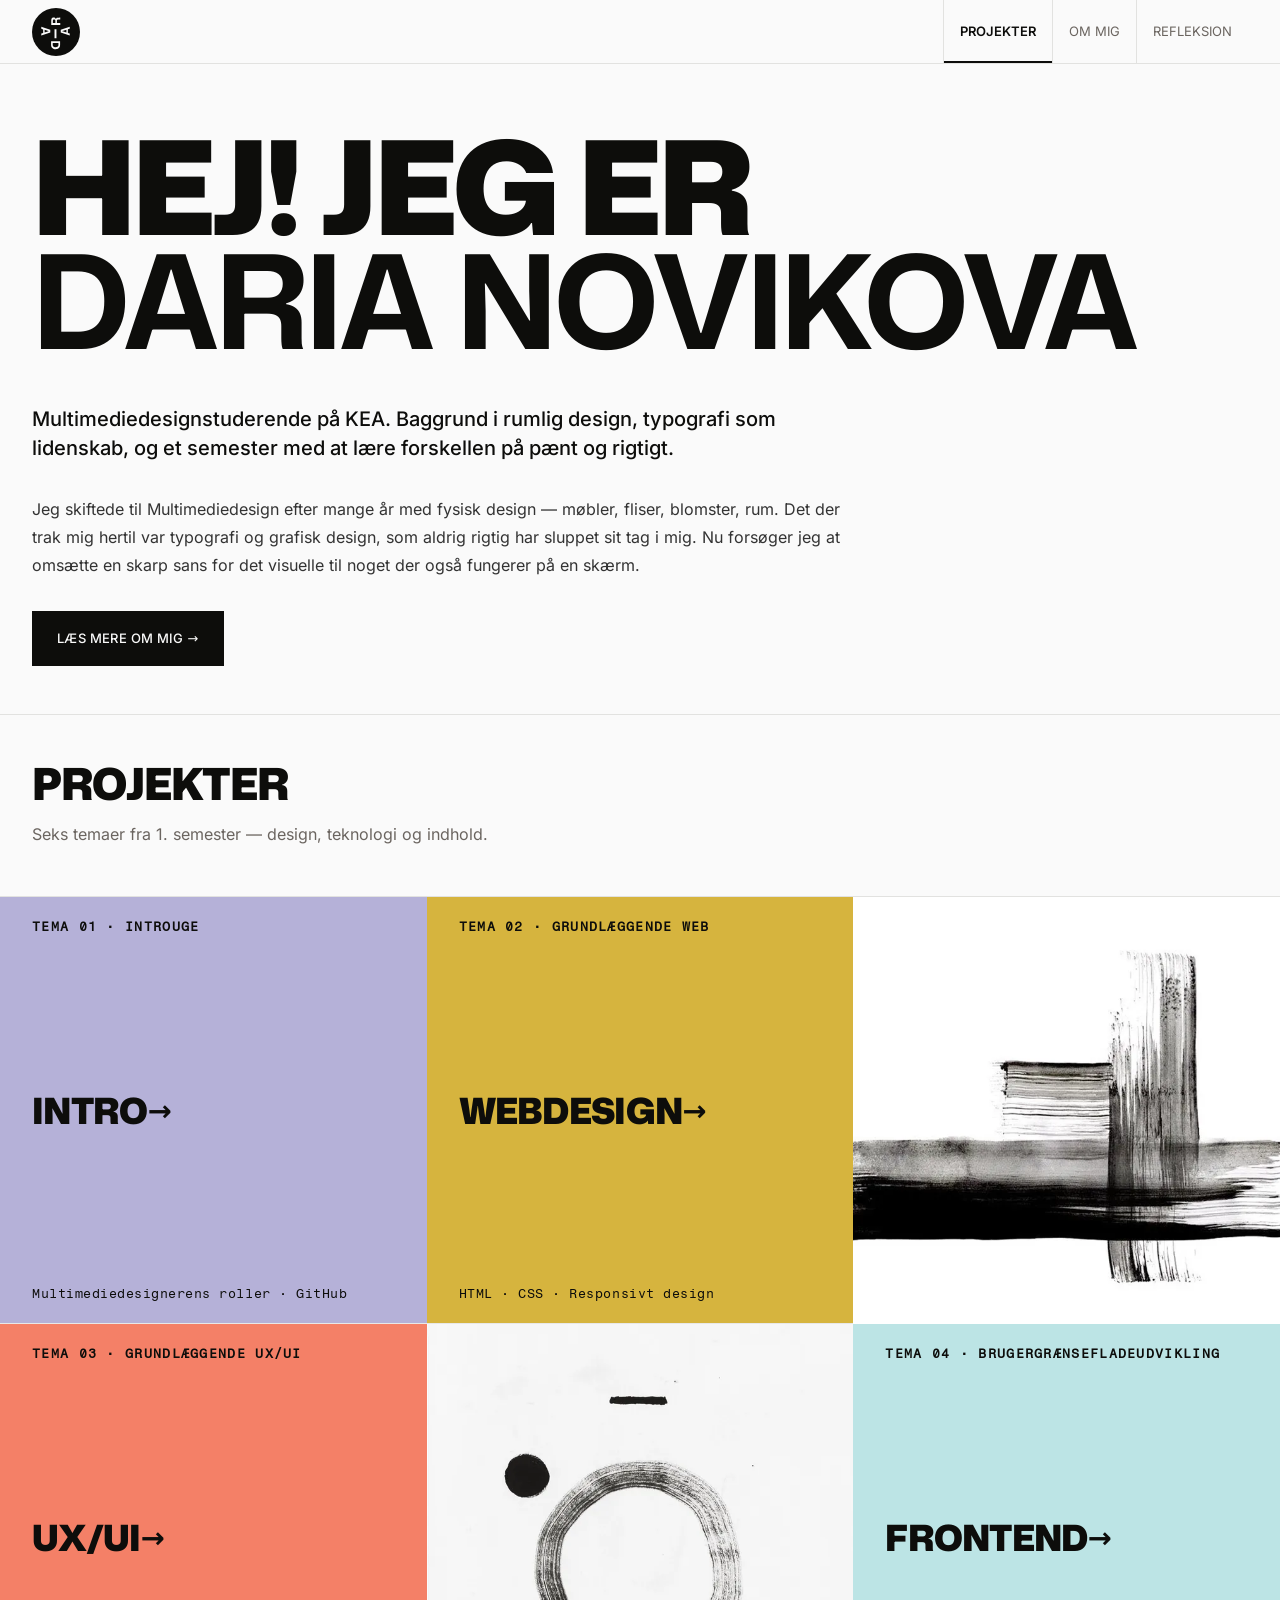
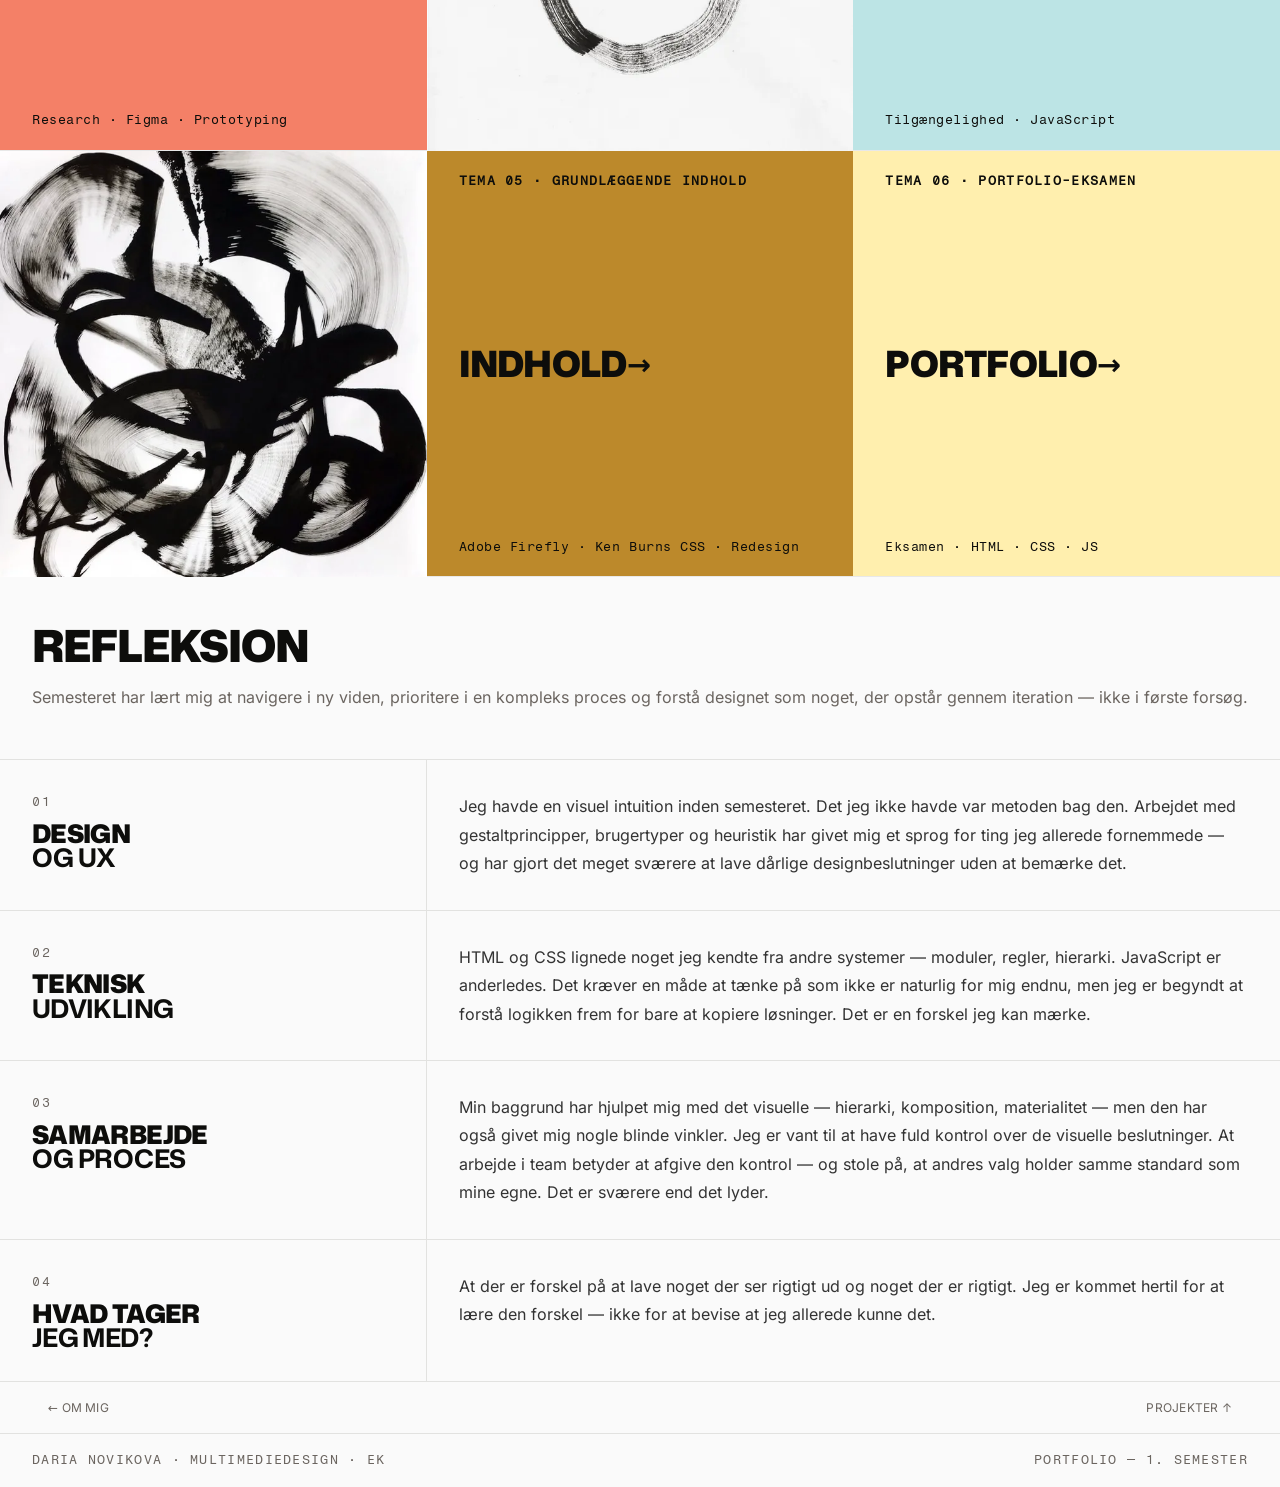
==== commit f4913a8c: "logic nav" ====
--- a/index.html
+++ b/index.html
@@ -23,9 +23,6 @@
 
     <title>Daria Novikova — Portfolio — Multimediedesign KEA</title>
 
-    <!-- Preload critical fonts -->
-    <link rel="preload" href="fonts/mona-sans-v4-latin-900.woff2" as="font" type="font/woff2" crossorigin="anonymous" />
-    <link rel="preload" href="fonts/inter-v20-latin-regular.woff2" as="font" type="font/woff2" crossorigin="anonymous" />
     <link rel="stylesheet" href="css/style.css" />
     <link rel="stylesheet" href="css/index.css" />
   </head>
@@ -255,6 +252,11 @@
       </section>
     </main>
 
+    <nav class="projekt-nav">
+      <span class="pnav"><a href="om-mig.html">← Om mig</a></span>
+      <span class="pnav"><a href="#projekter">Projekter ↑</a></span>
+    </nav>
+
     <!-- Footer -->
     <footer>
       <span class="footer-tekst">Daria Novikova &middot; Multimediedesign &middot; EK</span>
--- a/css/index.css
+++ b/css/index.css
@@ -879,3 +879,36 @@
   font-size: 13px;
   border-radius: 0;
 }
+
+/* Bottom nav */
+
+.projekt-nav {
+  display: flex;
+  justify-content: space-between;
+  padding: 16px 48px;
+  border-top: 1px solid var(--kant);
+}
+
+.pnav {
+  font-family: var(--sans);
+  font-size: 12px;
+  text-transform: uppercase;
+  letter-spacing: 0.02em;
+  color: var(--sten);
+}
+
+.pnav a {
+  color: var(--sten);
+  text-decoration: none;
+  transition: color 0.12s;
+}
+
+.pnav a:hover {
+  color: var(--sort);
+}
+
+@media (max-width: 640px) {
+  .projekt-nav {
+    padding: 16px 20px;
+  }
+}
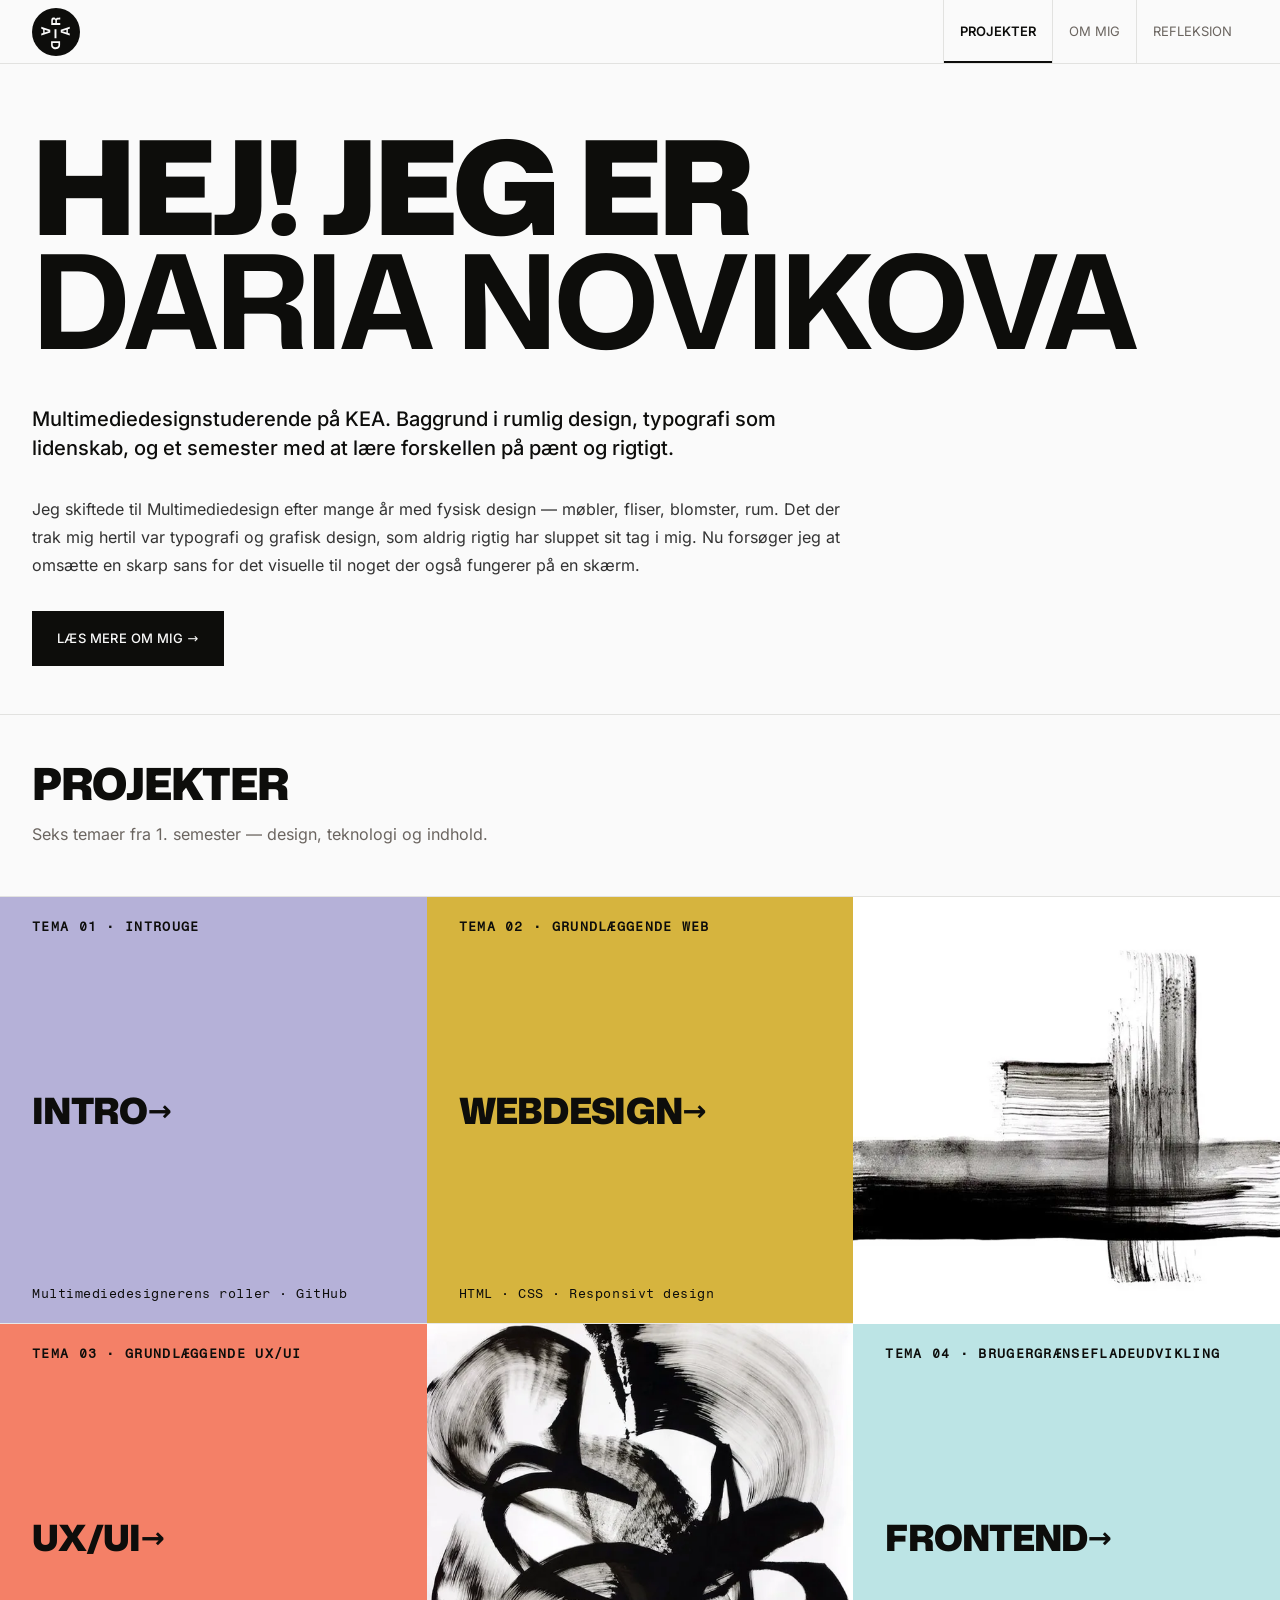
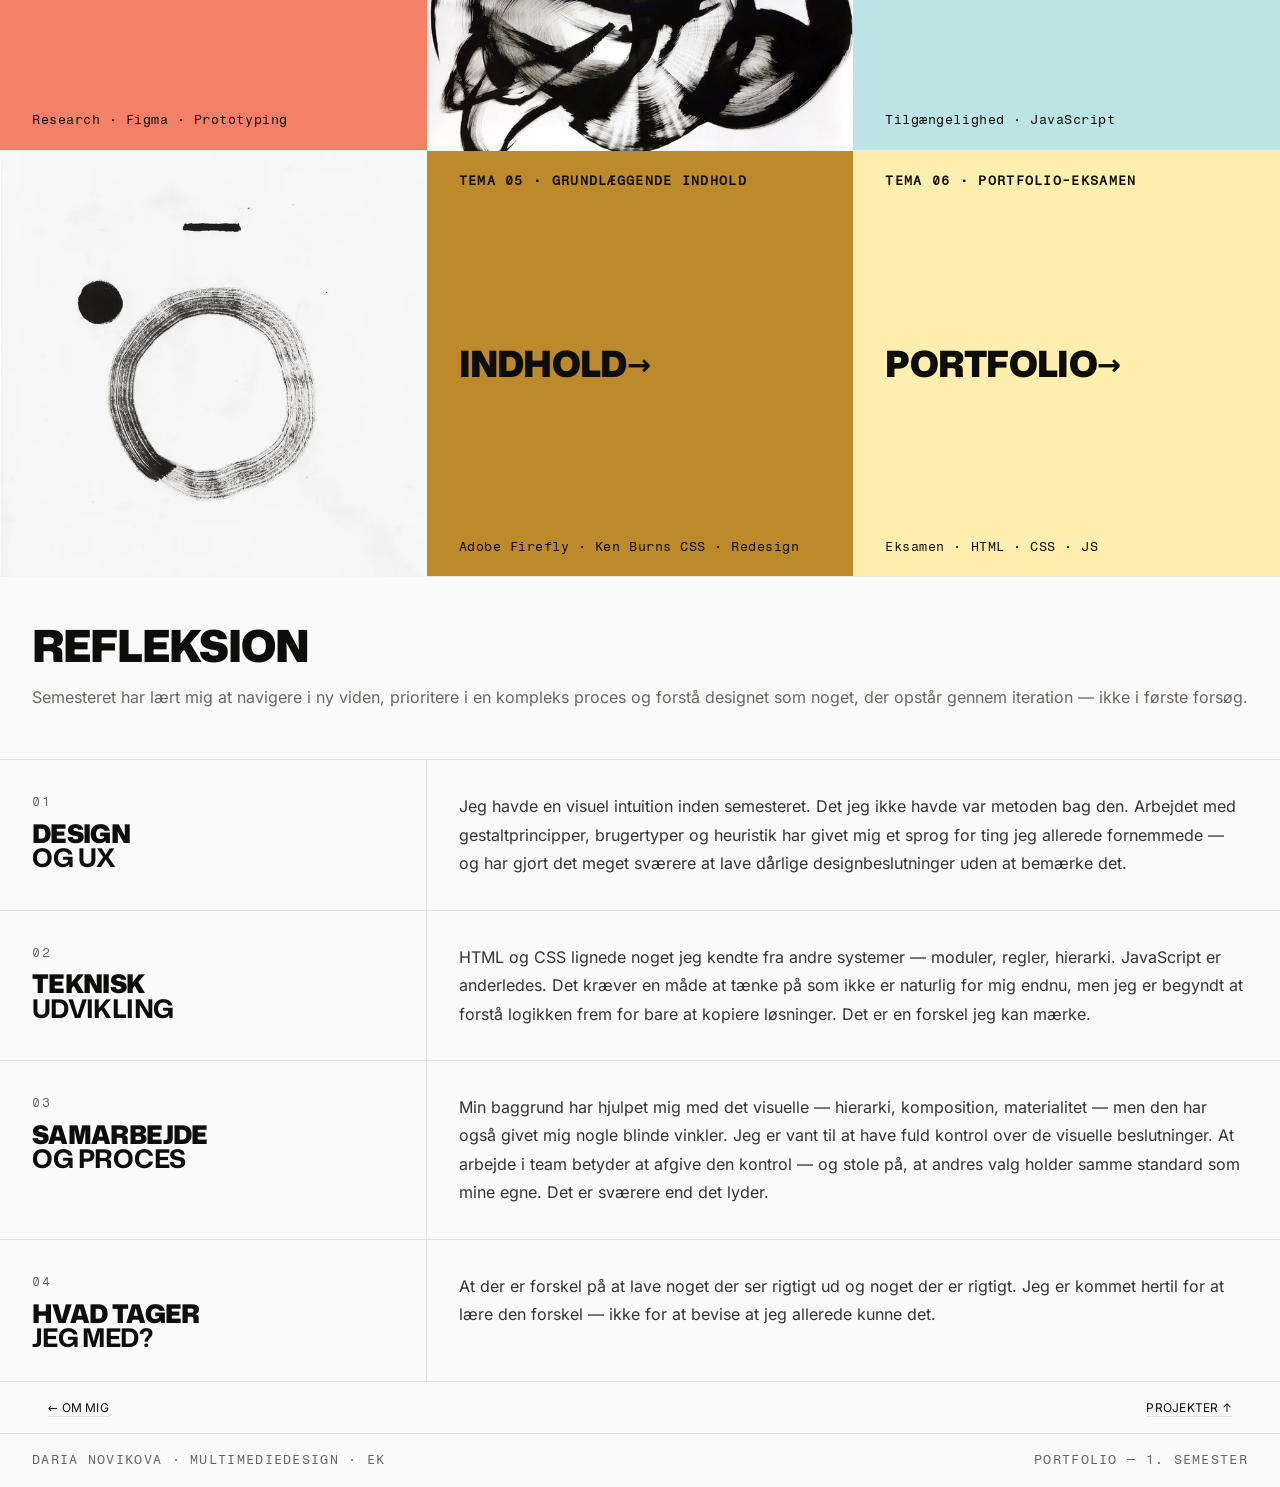
==== commit e57bff9d: "script lighthouse" ====
--- a/index.html
+++ b/index.html
@@ -25,6 +25,9 @@
 
     <link rel="stylesheet" href="css/style.css" />
     <link rel="stylesheet" href="css/index.css" />
+
+    <!-- Forudindlæs LCP-billede så browseren henter det så tidligt som muligt Lighthouse-->
+    <link rel="preload" as="image" href="img/img_index/01-676.webp" imagesrcset="img/img_index/01-676.webp 676w, img/img_index/01.webp 960w" imagesizes="(min-width: 900px) 33vw, (min-width: 600px) 50vw, 100vw" />
   </head>
 
   <body>
@@ -136,7 +139,16 @@
           </a>
           <!-- Mono -->
           <div class="foto-celle">
-            <img src="img/img_index/01.webp" srcset="img/img_index/01-676.webp 676w, img/img_index/01.webp 960w" sizes="(min-width: 900px) 33vw, (min-width: 600px) 50vw, 100vw" width="960" height="960" alt="Gestuel penselstrøg — organisk kontrast til projektkorterne" />
+            <img
+              src="img/img_index/01.webp"
+              srcset="img/img_index/01-676.webp 676w, img/img_index/01.webp 960w"
+              sizes="(min-width: 900px) 33vw, (min-width: 600px) 50vw, 100vw"
+              width="960"
+              height="960"
+              alt="Gestuel penselstrøg — organisk kontrast til projektkorterne"
+              fetchpriority="high"
+              loading="eager"
+            />
           </div>
 
           <!-- Row 2: T03 · Mono · T04 -->
@@ -152,7 +164,15 @@
           </a>
           <!-- Mono -->
           <div class="foto-celle">
-            <img src="img/img_index/02.webp" srcset="img/img_index/02-676.webp 676w, img/img_index/02.webp 960w" sizes="(min-width: 900px) 33vw, (min-width: 600px) 50vw, 100vw" width="960" height="960" alt="Cirkulær penselform — organisk kontrast til projektkorterne" />
+            <img
+              src="img/img_index/02.webp"
+              srcset="img/img_index/02-676.webp 676w, img/img_index/02.webp 960w"
+              sizes="(min-width: 900px) 33vw, (min-width: 600px) 50vw, 100vw"
+              width="960"
+              height="960"
+              alt="Cirkulær penselform — organisk kontrast til projektkorterne"
+              loading="lazy"
+            />
           </div>
           <!-- T04 -->
           <a href="t4-ui.html" class="kort moerk">
@@ -168,7 +188,15 @@
           <!-- Row 3: Mono · T05 · T06 -->
           <!-- Mono -->
           <div class="foto-celle">
-            <img src="img/img_index/03.webp" srcset="img/img_index/03-676.webp 676w, img/img_index/03.webp 960w" sizes="(min-width: 900px) 33vw, (min-width: 600px) 50vw, 100vw" width="960" height="960" alt="Ekspressivt penselstrøg — organisk kontrast til projektkorterne" />
+            <img
+              src="img/img_index/03.webp"
+              srcset="img/img_index/03-676.webp 676w, img/img_index/03.webp 960w"
+              sizes="(min-width: 900px) 33vw, (min-width: 600px) 50vw, 100vw"
+              width="960"
+              height="960"
+              alt="Ekspressivt penselstrøg — organisk kontrast til projektkorterne"
+              loading="lazy"
+            />
           </div>
           <!-- T05 -->
           <a href="t5-indhold.html" class="kort moerk">
--- a/css/index.css
+++ b/css/index.css
@@ -894,17 +894,19 @@
   font-size: 12px;
   text-transform: uppercase;
   letter-spacing: 0.02em;
-  color: var(--sten);
+  color: var(--sort);
 }
 
 .pnav a {
-  color: var(--sten);
-  text-decoration: none;
-  transition: color 0.12s;
+  color: var(--sort);
+  text-decoration: underline;
+  text-underline-offset: 4px;
+  text-decoration-color: var(--kant);
+  transition: text-decoration-color 0.15s;
 }
 
 .pnav a:hover {
-  color: var(--sort);
+  text-decoration-color: var(--sort);
 }
 
 @media (max-width: 640px) {
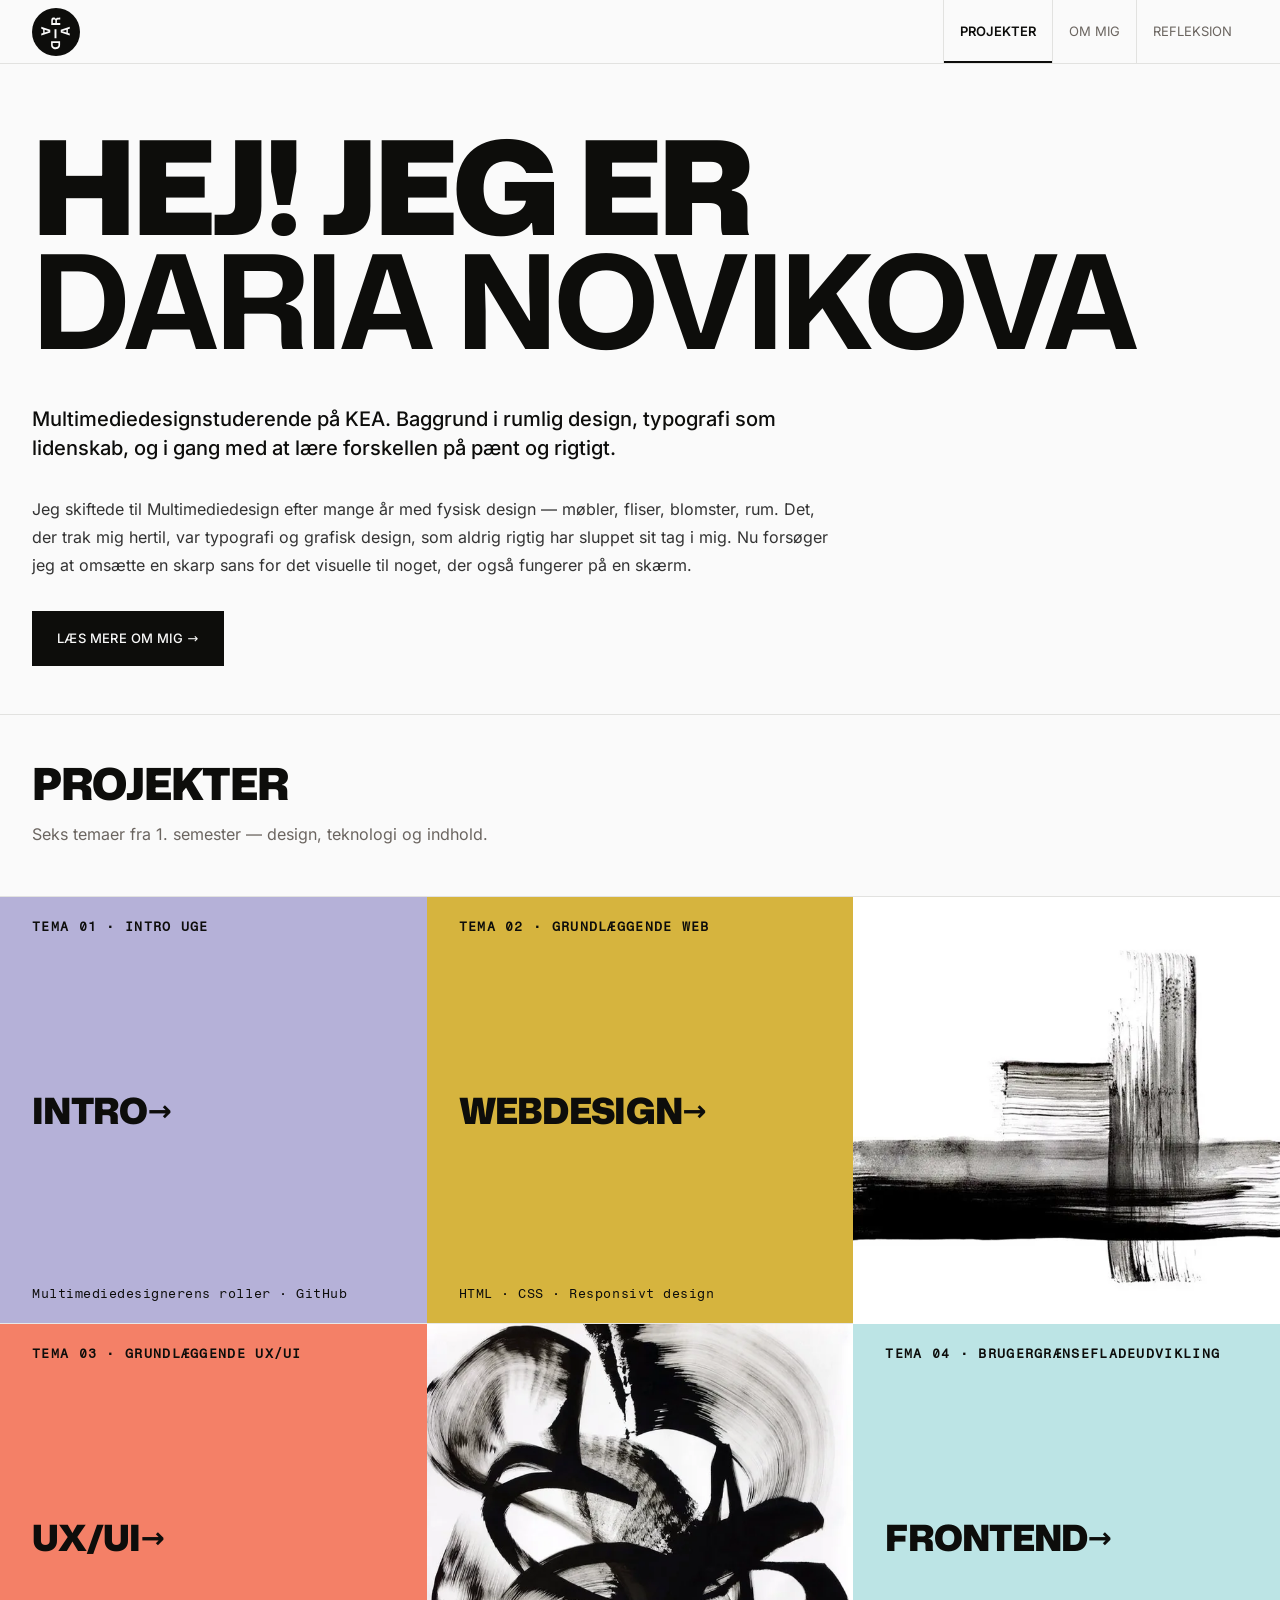
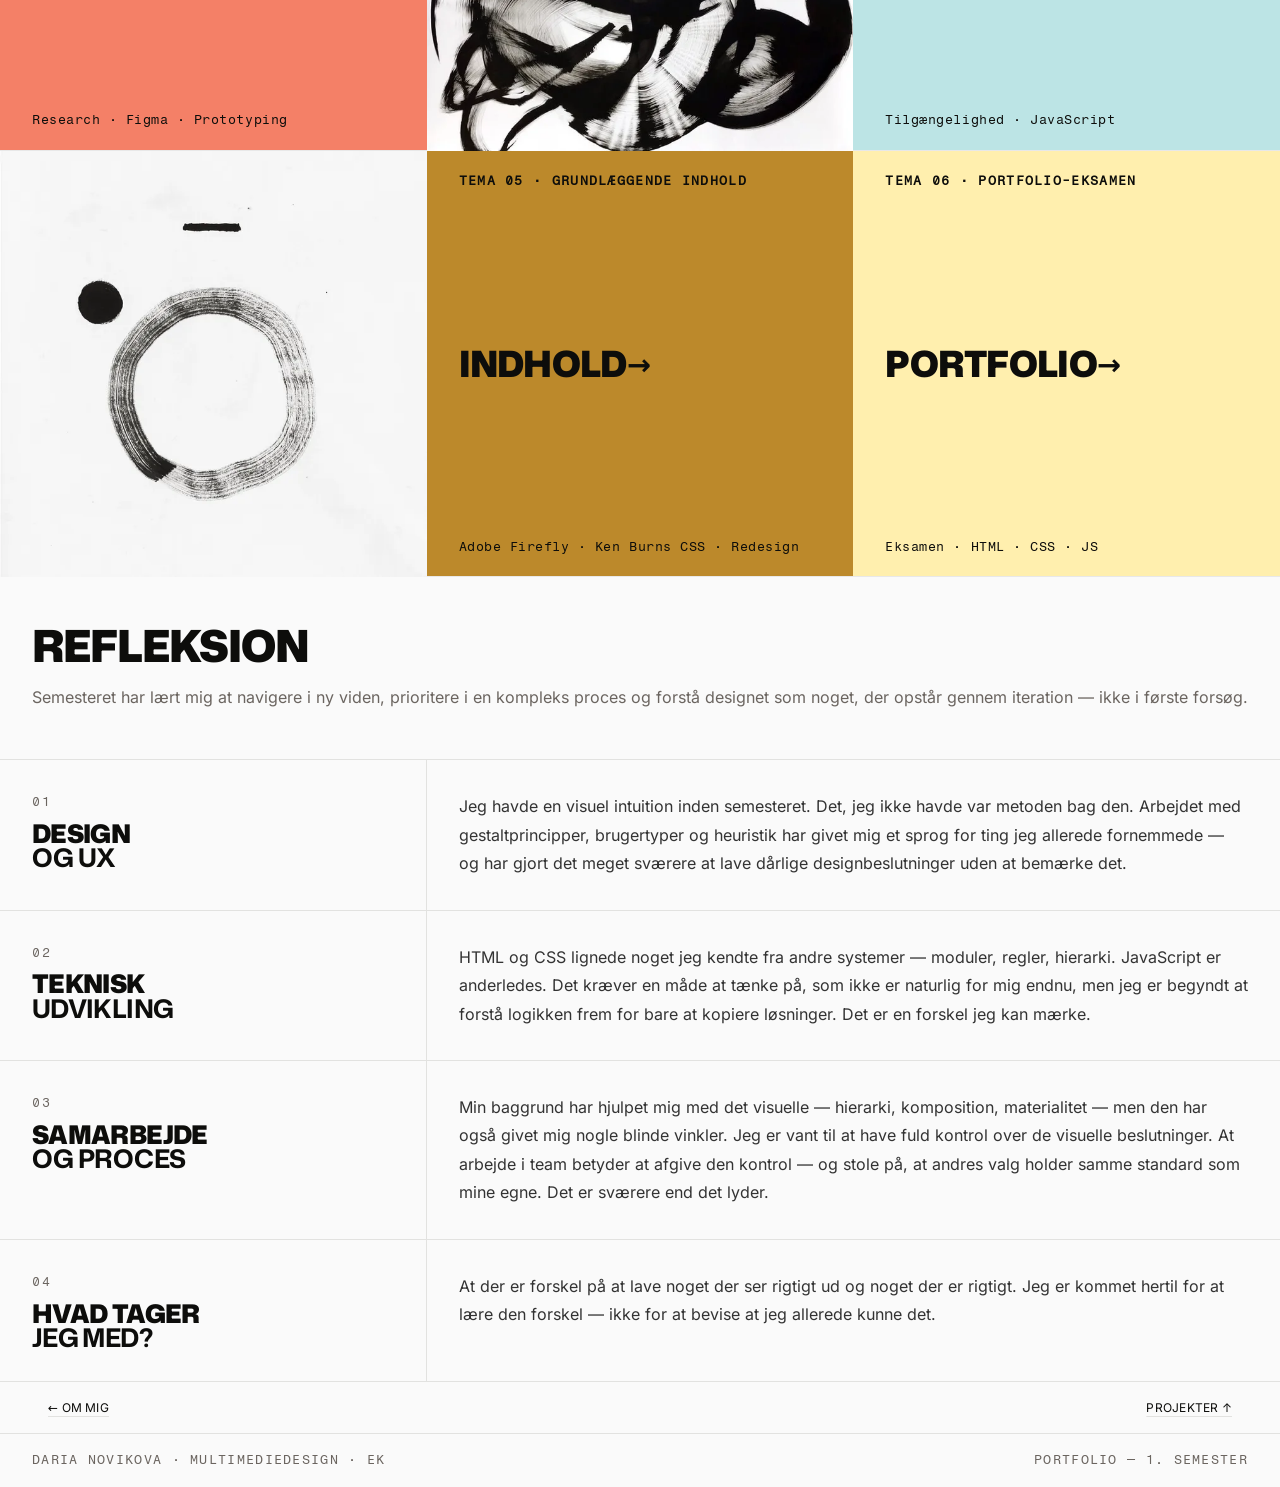
==== commit 6b973aa0: "typo index" ====
--- a/index.html
+++ b/index.html
@@ -93,14 +93,14 @@
       </div>
 
       <div class="hero-row hero-row-tagline">
-        <p class="hero-tagline">Multimediedesignstuderende på KEA. Baggrund i rumlig design, typografi som lidenskab, og et semester med at lære forskellen på pænt og rigtigt.</p>
+        <p class="hero-tagline">Multimediedesignstuderende på KEA. Baggrund i rumlig design, typografi som lidenskab, og i gang med at lære forskellen på pænt og rigtigt.</p>
       </div>
 
       <div class="hero-row hero-row-bio">
         <div class="hero-bio-indhold">
           <p class="hero-bio-tekst">
-            Jeg skiftede til Multimediedesign efter mange år med fysisk design — møbler, fliser, blomster, rum. Det der trak mig hertil var typografi og grafisk design, som aldrig rigtig har sluppet sit tag i mig. Nu forsøger jeg at omsætte en skarp
-            sans for det visuelle til noget der også fungerer på en skærm.
+            Jeg skiftede til Multimediedesign efter mange år med fysisk design — møbler, fliser, blomster, rum. Det, der trak mig hertil, var typografi og grafisk design, som aldrig rigtig har sluppet sit tag i mig. Nu forsøger jeg at omsætte en
+            skarp sans for det visuelle til noget, der også fungerer på en skærm.
           </p>
           <a href="om-mig.html" class="hero-om-knap">Læs mere om mig →</a>
         </div>
@@ -119,17 +119,17 @@
           <!-- Row 1: T01 · T02 · Mono -->
           <!-- T01 -->
           <a href="t1-introuge.html" class="kort moerk">
-            <div class="kort-bg" style="background: var(--t1)"></div>
-            <div class="kort-enter"><span>→</span></div>
-            <div class="kort-indre">
-              <div><p class="kort-type">Tema 01 &middot; Introuge</p></div>
+            <div class="kort-bg t1-bg"></div>
+            <div class="kort-enter"><span>→</span></div>
+            <div class="kort-indre">
+              <div><p class="kort-type">Tema 01 &middot; Intro uge</p></div>
               <h3 class="kort-titel"><em>Intro</em><span class="kort-pil"> →</span></h3>
               <p class="kort-meta">Multimediedesignerens roller &middot; GitHub</p>
             </div>
           </a>
           <!-- T02 -->
           <a href="t2-web.html" class="kort moerk">
-            <div class="kort-bg" style="background: var(--t2)"></div>
+            <div class="kort-bg t2-bg"></div>
             <div class="kort-enter"><span>→</span></div>
             <div class="kort-indre">
               <div><p class="kort-type">Tema 02 &middot; Grundlæggende web</p></div>
@@ -154,7 +154,7 @@
           <!-- Row 2: T03 · Mono · T04 -->
           <!-- T03 -->
           <a href="t3-ux.html" class="kort moerk">
-            <div class="kort-bg" style="background: var(--t3)"></div>
+            <div class="kort-bg t3-bg"></div>
             <div class="kort-enter"><span>→</span></div>
             <div class="kort-indre">
               <div><p class="kort-type">Tema 03 &middot; Grundlæggende UX/UI</p></div>
@@ -176,7 +176,7 @@
           </div>
           <!-- T04 -->
           <a href="t4-ui.html" class="kort moerk">
-            <div class="kort-bg" style="background: var(--t4)"></div>
+            <div class="kort-bg t4-bg"></div>
             <div class="kort-enter"><span>→</span></div>
             <div class="kort-indre">
               <div><p class="kort-type">Tema 04 &middot; Brugergrænsefladeudvikling</p></div>
@@ -200,7 +200,7 @@
           </div>
           <!-- T05 -->
           <a href="t5-indhold.html" class="kort moerk">
-            <div class="kort-bg" style="background: var(--t5)"></div>
+            <div class="kort-bg t5-bg"></div>
             <div class="kort-enter"><span>→</span></div>
             <div class="kort-indre">
               <div><p class="kort-type">Tema 05 &middot; Grundlæggende indhold</p></div>
@@ -210,7 +210,7 @@
           </a>
           <!-- T06 -->
           <a href="t6-portfolio.html" class="kort moerk">
-            <div class="kort-bg" style="background: var(--t6)"></div>
+            <div class="kort-bg t6-bg"></div>
             <div class="kort-enter"><span>→</span></div>
             <div class="kort-indre">
               <div><p class="kort-type">Tema 06 &middot; Portfolio-eksamen</p></div>
@@ -236,8 +236,8 @@
           </div>
           <div class="ref-kat-tekst">
             <p>
-              Jeg havde en visuel intuition inden semesteret. Det jeg ikke havde var metoden bag den. Arbejdet med gestaltprincipper, brugertyper og heuristik har givet mig et sprog for ting jeg allerede fornemmede — og har gjort det meget sværere at
-              lave dårlige designbeslutninger uden at bemærke det.
+              Jeg havde en visuel intuition inden semesteret. Det, jeg ikke havde var metoden bag den. Arbejdet med gestaltprincipper, brugertyper og heuristik har givet mig et sprog for ting jeg allerede fornemmede — og har gjort det meget sværere
+              at lave dårlige designbeslutninger uden at bemærke det.
             </p>
           </div>
         </div>
@@ -249,7 +249,7 @@
           </div>
           <div class="ref-kat-tekst">
             <p>
-              HTML og CSS lignede noget jeg kendte fra andre systemer — moduler, regler, hierarki. JavaScript er anderledes. Det kræver en måde at tænke på som ikke er naturlig for mig endnu, men jeg er begyndt at forstå logikken frem for bare at
+              HTML og CSS lignede noget jeg kendte fra andre systemer — moduler, regler, hierarki. JavaScript er anderledes. Det kræver en måde at tænke på, som ikke er naturlig for mig endnu, men jeg er begyndt at forstå logikken frem for bare at
               kopiere løsninger. Det er en forskel jeg kan mærke.
             </p>
           </div>
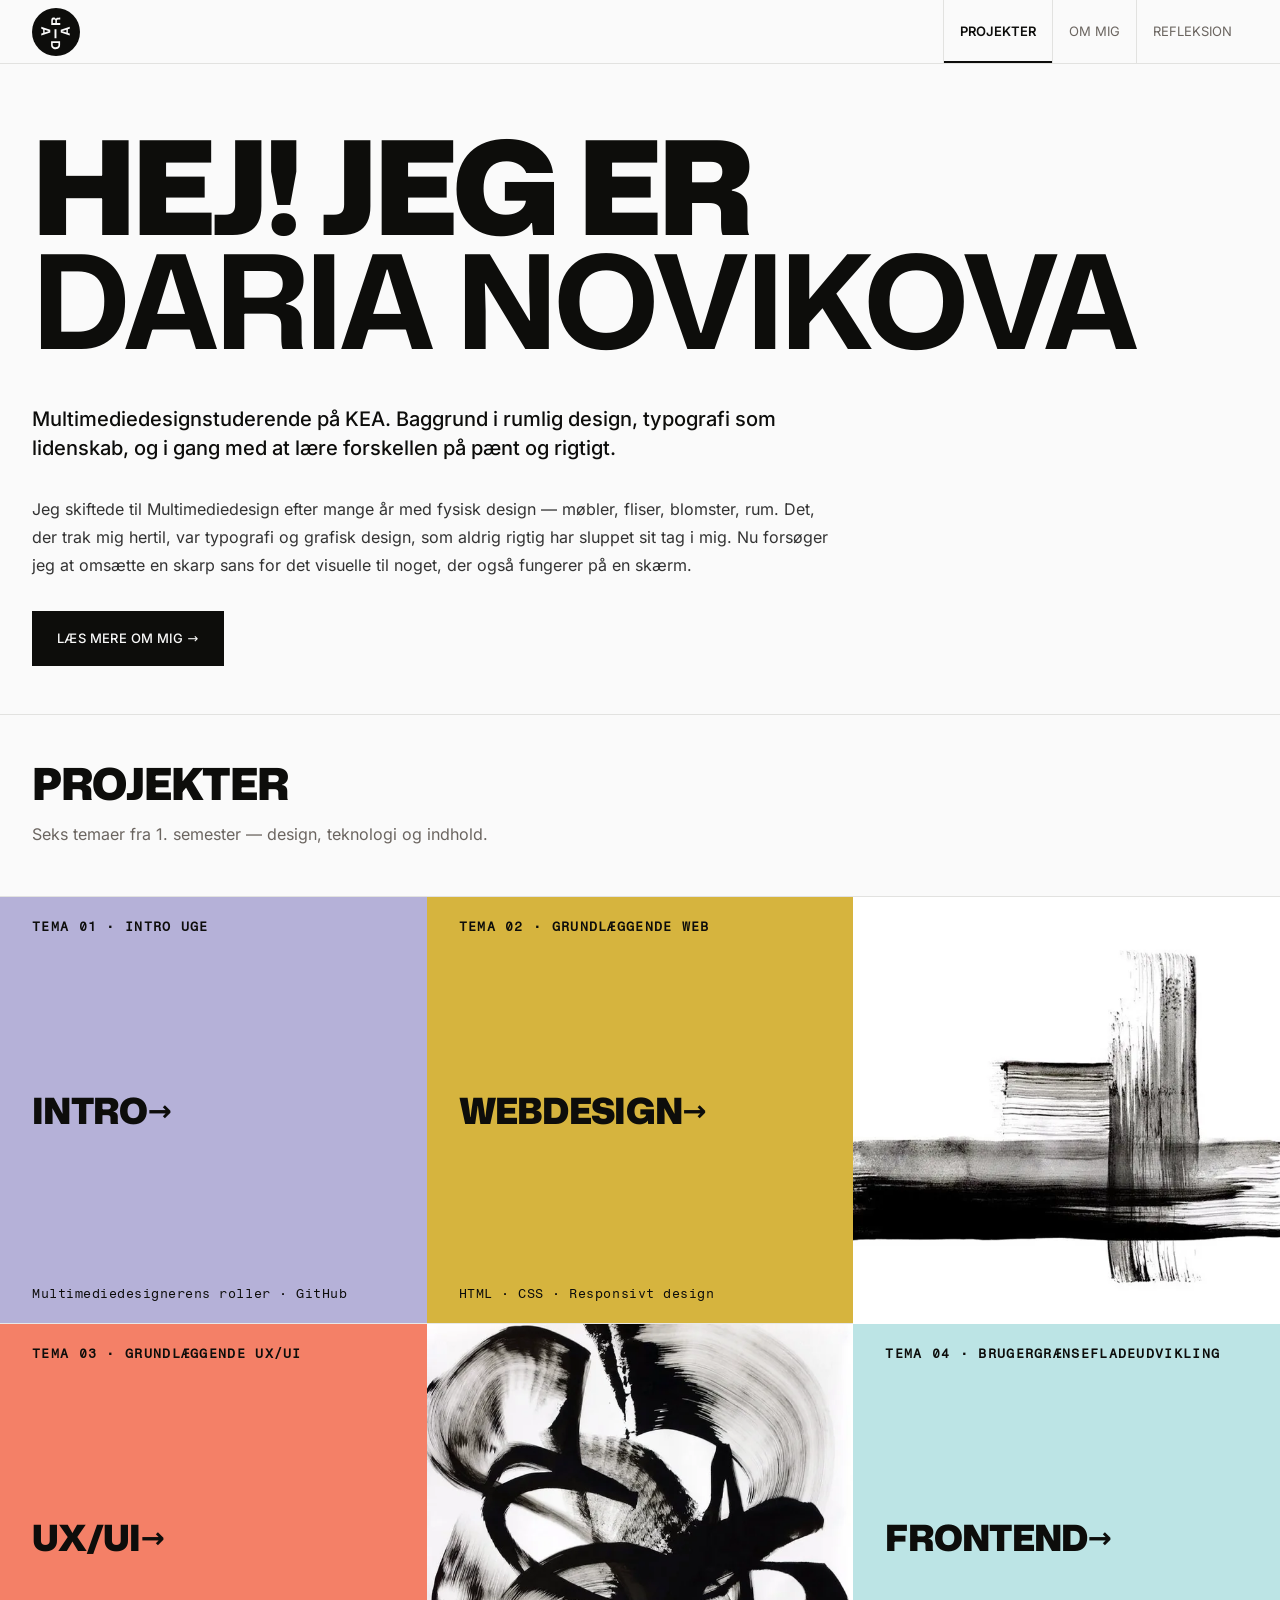
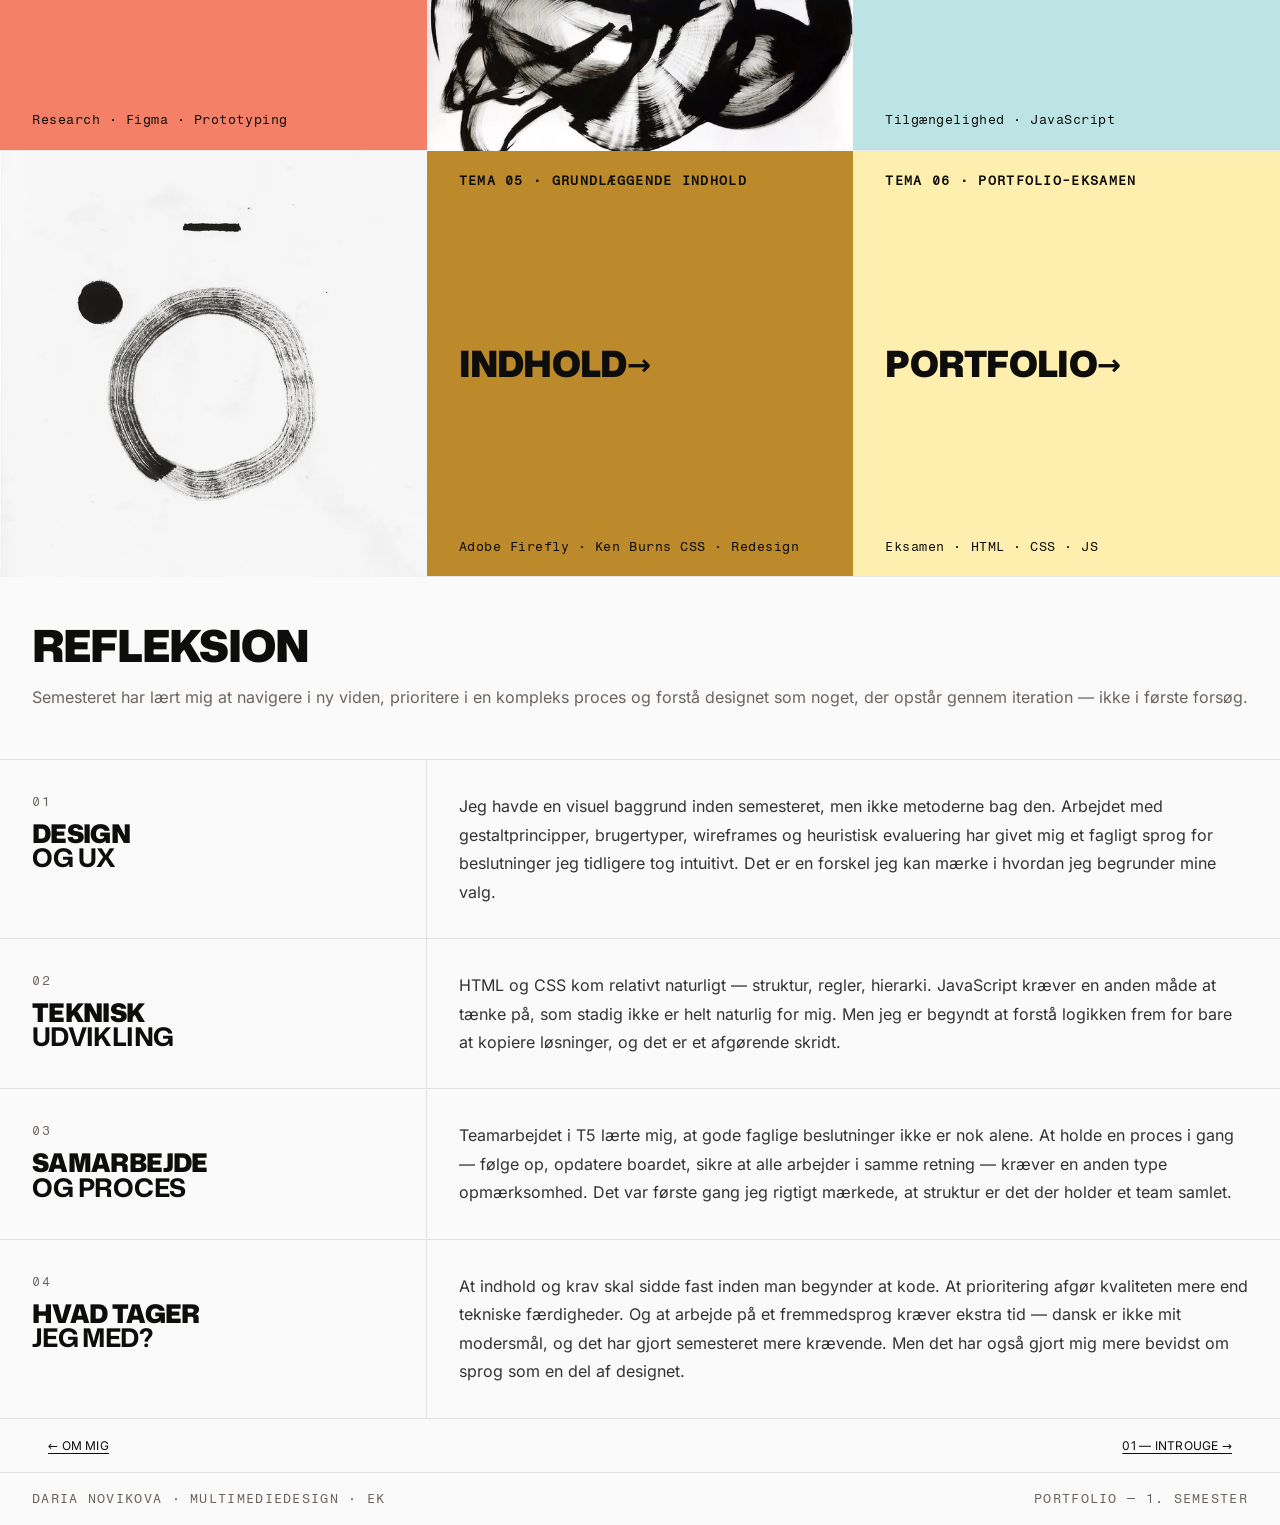
==== commit 600312f9: "tekst styles" ====
--- a/index.html
+++ b/index.html
@@ -236,8 +236,8 @@
           </div>
           <div class="ref-kat-tekst">
             <p>
-              Jeg havde en visuel intuition inden semesteret. Det, jeg ikke havde var metoden bag den. Arbejdet med gestaltprincipper, brugertyper og heuristik har givet mig et sprog for ting jeg allerede fornemmede — og har gjort det meget sværere
-              at lave dårlige designbeslutninger uden at bemærke det.
+              Jeg havde en visuel baggrund inden semesteret, men ikke metoderne bag den. Arbejdet med gestaltprincipper, brugertyper, wireframes og heuristisk evaluering har givet mig et fagligt sprog for beslutninger jeg tidligere tog intuitivt. Det
+              er en forskel jeg kan mærke i hvordan jeg begrunder mine valg.
             </p>
           </div>
         </div>
@@ -249,8 +249,8 @@
           </div>
           <div class="ref-kat-tekst">
             <p>
-              HTML og CSS lignede noget jeg kendte fra andre systemer — moduler, regler, hierarki. JavaScript er anderledes. Det kræver en måde at tænke på, som ikke er naturlig for mig endnu, men jeg er begyndt at forstå logikken frem for bare at
-              kopiere løsninger. Det er en forskel jeg kan mærke.
+              HTML og CSS kom relativt naturligt — struktur, regler, hierarki. JavaScript kræver en anden måde at tænke på, som stadig ikke er helt naturlig for mig. Men jeg er begyndt at forstå logikken frem for bare at kopiere løsninger, og det er
+              et afgørende skridt.
             </p>
           </div>
         </div>
@@ -262,8 +262,8 @@
           </div>
           <div class="ref-kat-tekst">
             <p>
-              Min baggrund har hjulpet mig med det visuelle — hierarki, komposition, materialitet — men den har også givet mig nogle blinde vinkler. Jeg er vant til at have fuld kontrol over de visuelle beslutninger. At arbejde i team betyder at
-              afgive den kontrol — og stole på, at andres valg holder samme standard som mine egne. Det er sværere end det lyder.
+              Teamarbejdet i T5 lærte mig, at gode faglige beslutninger ikke er nok alene. At holde en proces i gang — følge op, opdatere boardet, sikre at alle arbejder i samme retning — kræver en anden type opmærksomhed. Det var første gang jeg
+              rigtigt mærkede, at struktur er det der holder et team samlet.
             </p>
           </div>
         </div>
@@ -274,7 +274,10 @@
             <h3 class="ref-kat-titel">Hvad tager<br /><em>jeg med?</em></h3>
           </div>
           <div class="ref-kat-tekst">
-            <p>At der er forskel på at lave noget der ser rigtigt ud og noget der er rigtigt. Jeg er kommet hertil for at lære den forskel — ikke for at bevise at jeg allerede kunne det.</p>
+            <p>
+              At indhold og krav skal sidde fast inden man begynder at kode. At prioritering afgør kvaliteten mere end tekniske færdigheder. Og at arbejde på et fremmedsprog kræver ekstra tid — dansk er ikke mit modersmål, og det har gjort semesteret
+              mere krævende. Men det har også gjort mig mere bevidst om sprog som en del af designet.
+            </p>
           </div>
         </div>
       </section>
@@ -282,7 +285,7 @@
 
     <nav class="projekt-nav">
       <span class="pnav"><a href="om-mig.html">← Om mig</a></span>
-      <span class="pnav"><a href="#projekter">Projekter ↑</a></span>
+      <span class="pnav"><a href="t1-introuge.html">01 — Introuge →</a></span>
     </nav>
 
     <!-- Footer -->
--- a/css/style.css
+++ b/css/style.css
@@ -101,7 +101,7 @@
   --mono: "Fragment Mono", "Courier New", monospace;
 
   /* Layout */
-  --nav-h: 56px;
+  --nav-h: 64px;
   --gap: 20px;
   --radius: 2px;
   --trans: 0.22s cubic-bezier(0.22, 1, 0.36, 1);
@@ -170,7 +170,7 @@
 }
 
 .top-nav {
-  height: 64px;
+  height: var(--nav-h);
   display: flex;
   align-items: stretch;
   justify-content: space-between;
@@ -180,10 +180,6 @@
   top: 0;
   background: var(--papir);
   z-index: 500;
-}
-
-.nav-navn {
-  display: none;
 }
 
 .burger-knap {
@@ -332,24 +328,6 @@
   color: var(--sort);
 }
 
-/* SEKTION-BAR */
-
-.sektion-bar {
-  display: flex;
-  justify-content: space-between;
-  align-items: center;
-  padding: 9px var(--gap);
-  border-bottom: 1px solid var(--kant);
-}
-
-.sektion-tekst {
-  font-family: var(--mono);
-  font-size: 13px;
-  letter-spacing: 0.14em;
-  text-transform: uppercase;
-  color: var(--sten);
-}
-
 /* FOOTER */
 footer {
   display: flex;
@@ -373,10 +351,6 @@
 @media (min-width: 600px) {
   :root {
     --gap: 32px;
-    --nav-h: 64px;
-  }
-  .top-nav {
-    height: 64px;
   }
 
   .nav-links {
--- a/css/index.css
+++ b/css/index.css
@@ -1,25 +1,7 @@
-/* Fallback font metric overrides — reduces layout shift when web fonts swap in */
-@font-face {
-  font-family: "Mona Sans Fallback";
-  src: local("Arial Black");
-  size-adjust: 94%;
-  ascent-override: 95%;
-  descent-override: 22%;
-  line-gap-override: 0%;
-}
-@font-face {
-  font-family: "Inter Fallback";
-  src: local("Arial");
-  size-adjust: 107%;
-  ascent-override: 90%;
-  descent-override: 22%;
-  line-gap-override: 0%;
-}
-
 /*  HERO  */
 /* H1 row: luft fra nav */
 .hero {
-  animation: fadeop 0.55s cubic-bezier(0.22, 1, 0.36, 1) backwards;
+  animation: fadeop 0.55s cubic-bezier(0.22, 1, 0.36, 1) both;
 }
 
 /* Every hero row: full bleed, padding, border-bottom */
@@ -96,7 +78,7 @@
 }
 
 .hero-titel em {
-  font-style: oblique 10deg;
+  font-style: normal;
   font-weight: 700;
   display: block;
 }
@@ -166,7 +148,7 @@
   font-family: var(--serif);
   font-size: clamp(20px, 5vw, 38px);
   font-weight: 700;
-  font-style: oblique 10deg;
+  font-style: normal;
   color: var(--sten);
   white-space: nowrap;
   flex-shrink: 0;
@@ -356,7 +338,7 @@
 }
 
 .kort-titel em {
-  font-style: oblique 10deg;
+  font-style: normal;
   display: block;
 }
 
@@ -425,7 +407,9 @@
   transform: translateY(0);
 }
 
-/* FORSIDE — OM MIG STRIP */
+/* 
+   FORSIDE — OM MIG STRIP
+   Slim chapter — bio + tags + link.  */
 
 .vaerktoej-liste {
   display: flex;
@@ -486,13 +470,8 @@
 html {
   overflow-x: hidden;
 }
-body > * {
-  max-width: 100vw;
-  box-sizing: border-box;
-  overflow-x: hidden;
-}
-
-/*  HERO ─ */
+
+/*  HERO  */
 
 .hero-undertitel {
   display: none;
@@ -564,7 +543,7 @@
   }
 }
 
-/*  SECTION HEADERS */
+/*  SECTION HEADERS  */
 
 .sektion-tekst {
   font-size: 13px;
@@ -722,7 +701,7 @@
 }
 
 .ref-kat-titel em {
-  font-style: oblique 10deg;
+  font-style: normal;
   font-weight: 700;
   display: block;
 }
@@ -765,7 +744,7 @@
   }
 }
 
-/*  GLOBAL TYPOGRAPHY  */
+/* typography  */
 
 .projekt-kicker {
   font-size: 13px;
@@ -809,8 +788,36 @@
 .tjekliste li {
   font-size: 15px;
 }
+.projekt-nav {
+  display: flex;
+  justify-content: space-between;
+  padding: 16px 48px;
+  border-top: 1px solid var(--kant);
+}
+
+@media (max-width: 820px) {
+  .projekt-nav {
+    padding: 16px var(--gap);
+  }
+}
+
 .pnav {
   font-size: 13px;
+}
+
+.pnav a {
+  font-family: var(--sans);
+  font-size: 12px;
+  text-transform: uppercase;
+  letter-spacing: 0.02em;
+  color: var(--sort);
+  text-decoration: underline;
+  text-underline-offset: 3px;
+  transition: opacity 0.12s;
+}
+
+.pnav a:hover {
+  opacity: 0.6;
 }
 .sidebar-tilbage {
   font-size: 13px;
@@ -870,7 +877,7 @@
   display: inline;
 }
 
-/*  CTA  */
+/* ── CTA — WCAG 2.5.5 min 44px touch target ── */
 .hero-om-knap {
   padding: 16px 24px;
   min-height: 44px;
@@ -879,38 +886,3 @@
   font-size: 13px;
   border-radius: 0;
 }
-
-/* Bottom nav */
-
-.projekt-nav {
-  display: flex;
-  justify-content: space-between;
-  padding: 16px 48px;
-  border-top: 1px solid var(--kant);
-}
-
-.pnav {
-  font-family: var(--sans);
-  font-size: 12px;
-  text-transform: uppercase;
-  letter-spacing: 0.02em;
-  color: var(--sort);
-}
-
-.pnav a {
-  color: var(--sort);
-  text-decoration: underline;
-  text-underline-offset: 4px;
-  text-decoration-color: var(--kant);
-  transition: text-decoration-color 0.15s;
-}
-
-.pnav a:hover {
-  text-decoration-color: var(--sort);
-}
-
-@media (max-width: 640px) {
-  .projekt-nav {
-    padding: 16px 20px;
-  }
-}
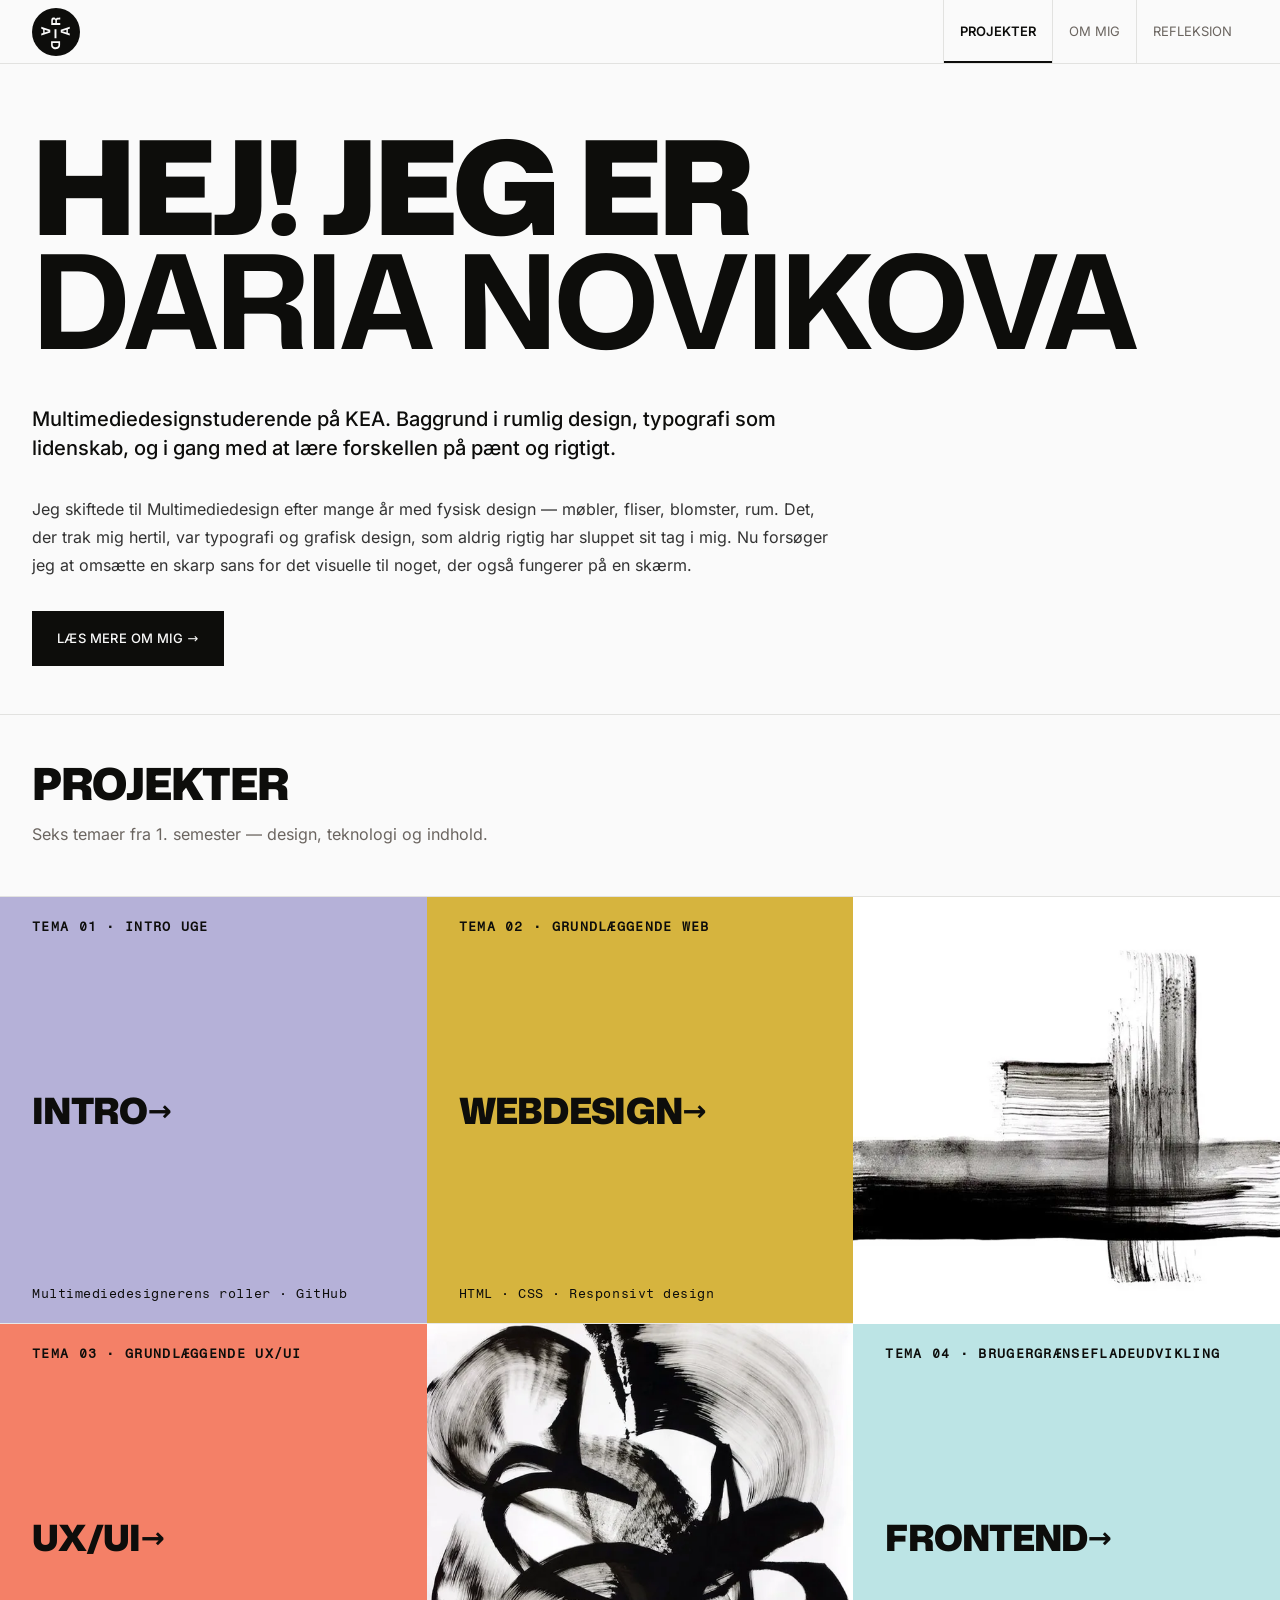
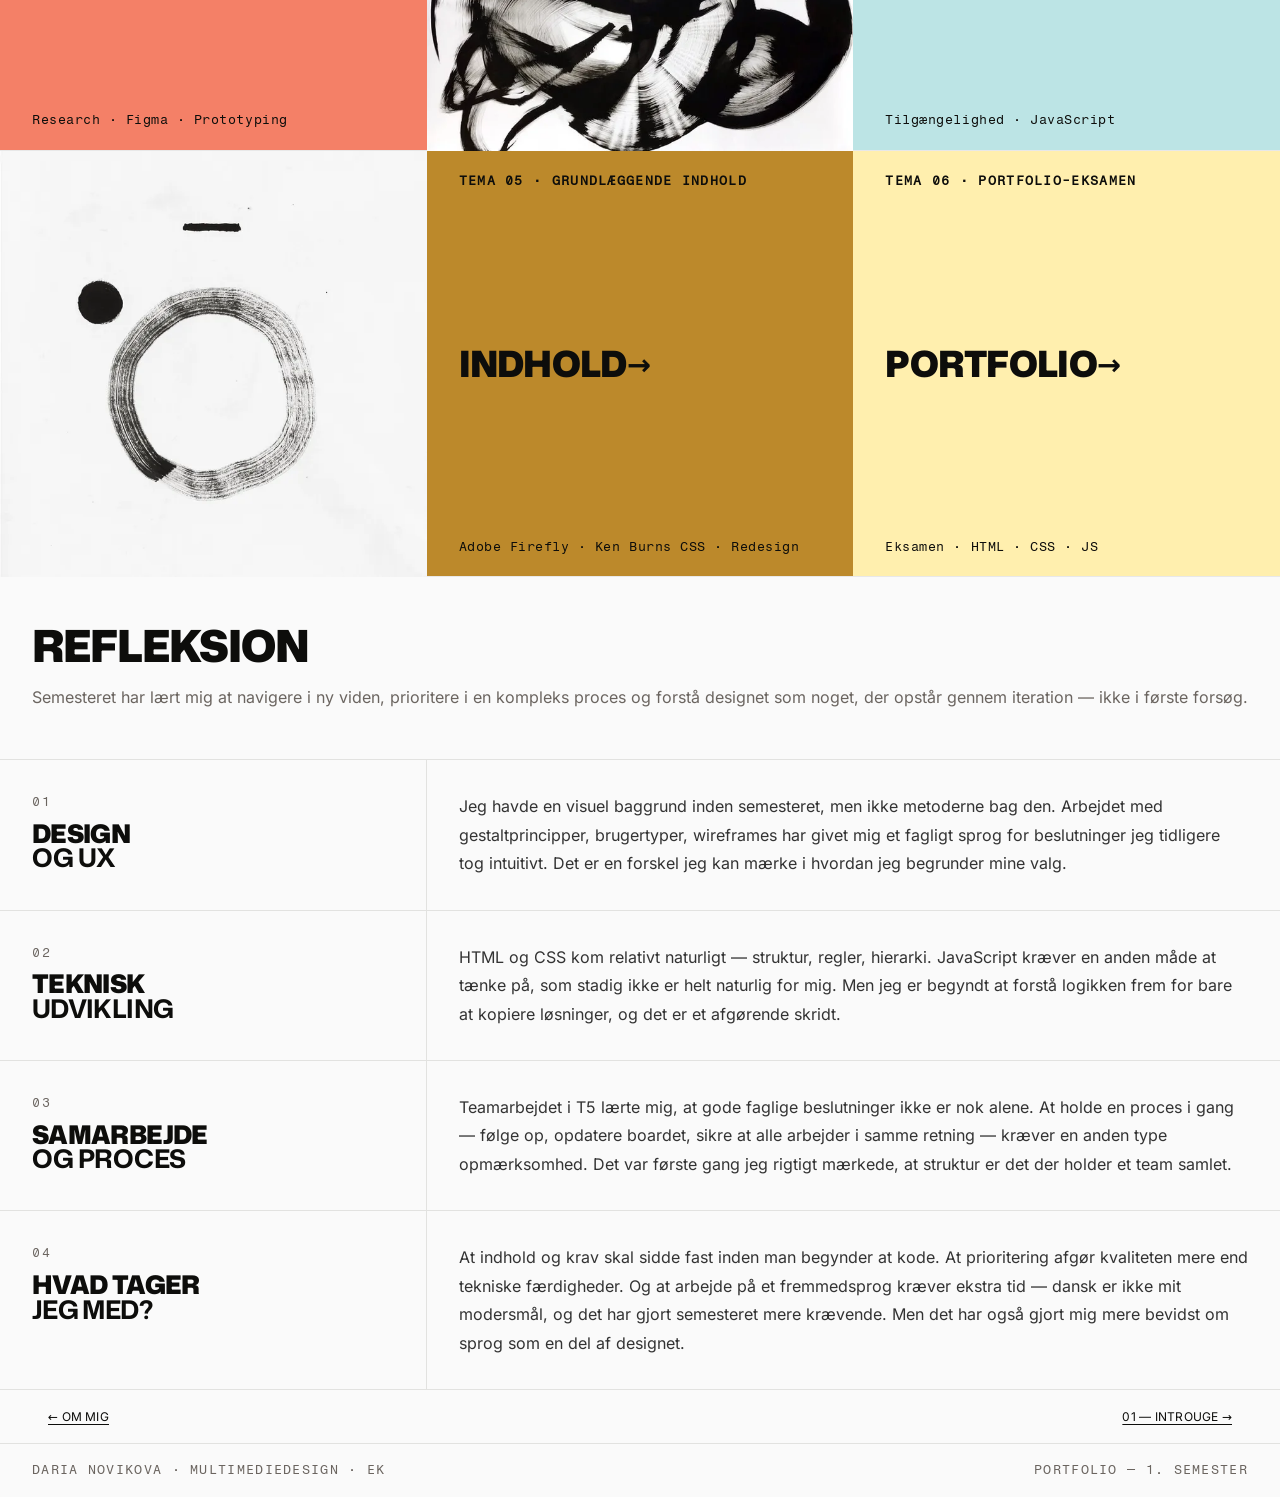
==== commit 6e7791cc: "text" ====
--- a/index.html
+++ b/index.html
@@ -236,8 +236,8 @@
           </div>
           <div class="ref-kat-tekst">
             <p>
-              Jeg havde en visuel baggrund inden semesteret, men ikke metoderne bag den. Arbejdet med gestaltprincipper, brugertyper, wireframes og heuristisk evaluering har givet mig et fagligt sprog for beslutninger jeg tidligere tog intuitivt. Det
-              er en forskel jeg kan mærke i hvordan jeg begrunder mine valg.
+              Jeg havde en visuel baggrund inden semesteret, men ikke metoderne bag den. Arbejdet med gestaltprincipper, brugertyper, wireframes har givet mig et fagligt sprog for beslutninger jeg tidligere tog intuitivt. Det er en forskel jeg kan
+              mærke i hvordan jeg begrunder mine valg.
             </p>
           </div>
         </div>
--- a/css/index.css
+++ b/css/index.css
@@ -626,7 +626,7 @@
   font-family: var(--mono);
   font-size: 13px;
   letter-spacing: 0.04em;
-  color: #0d0d0b;
+  color: var(--sort);
   font-weight: 500;
   align-self: end;
 }
